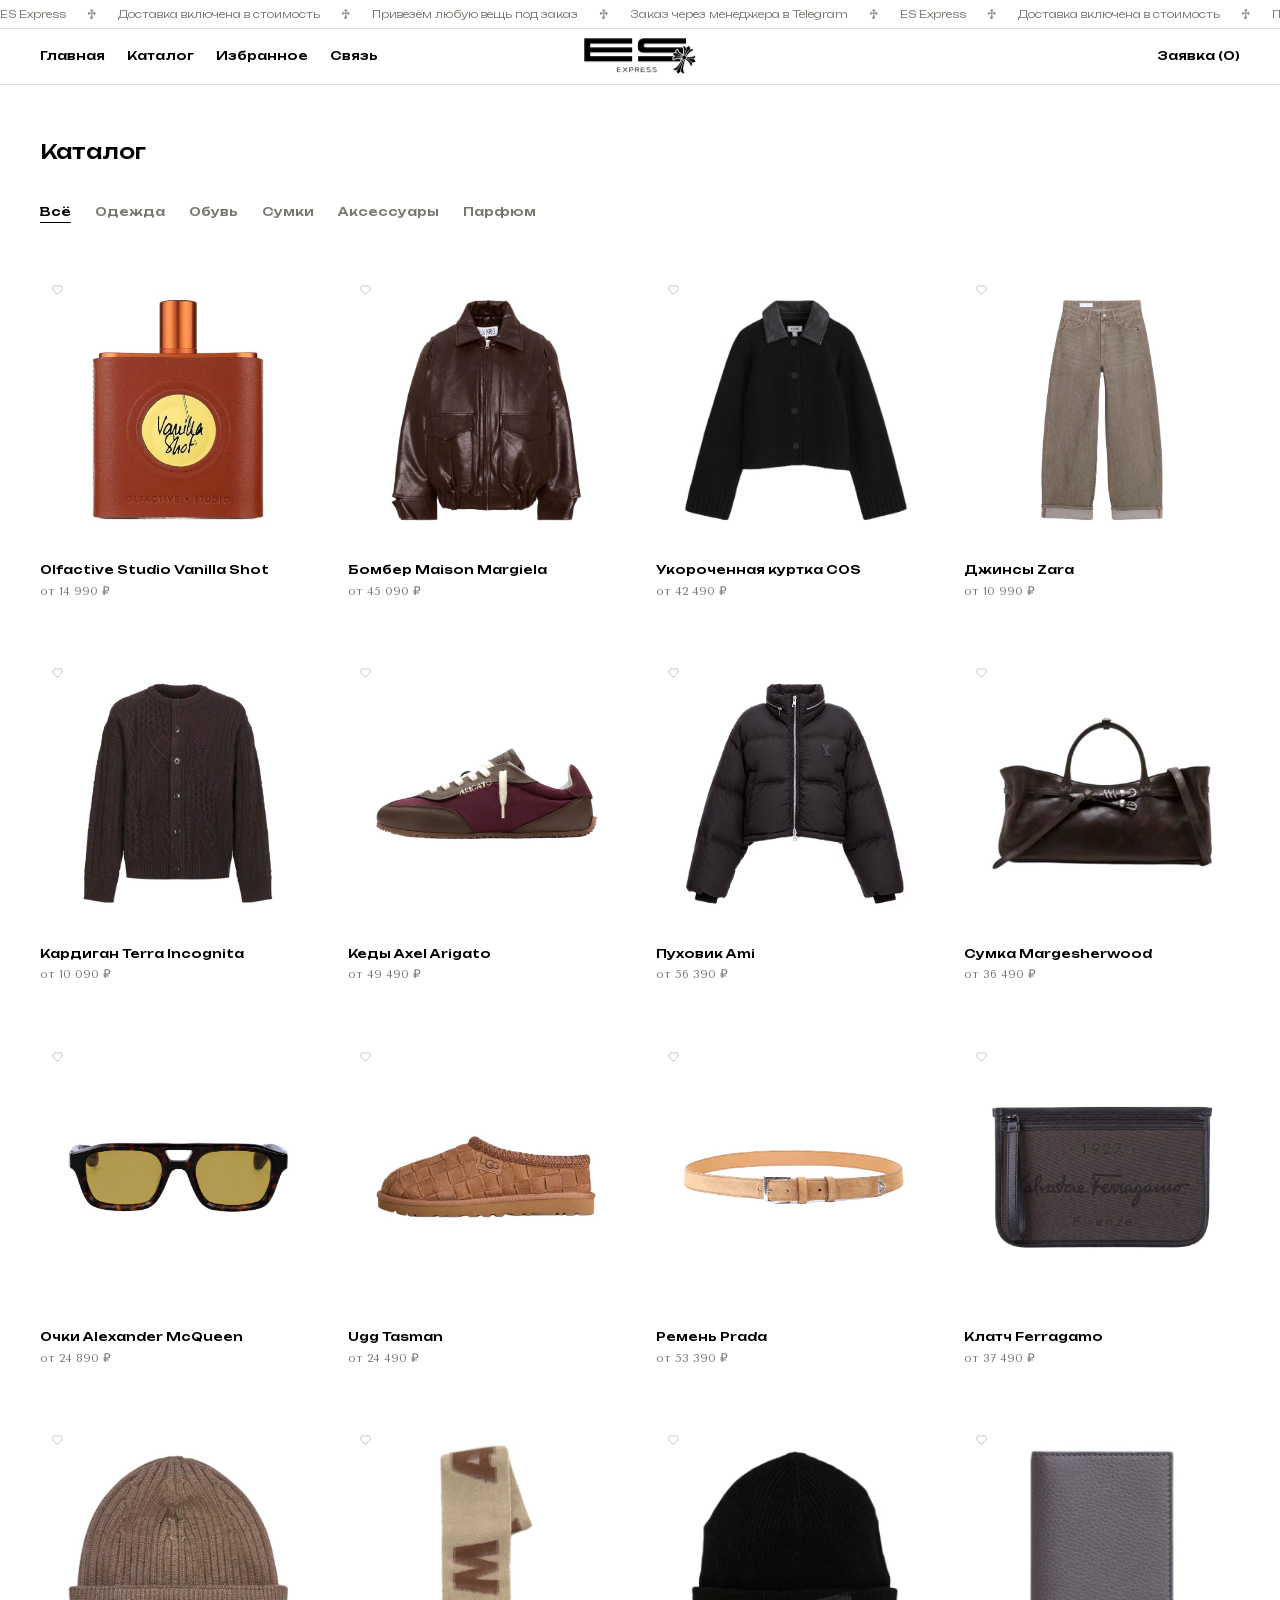
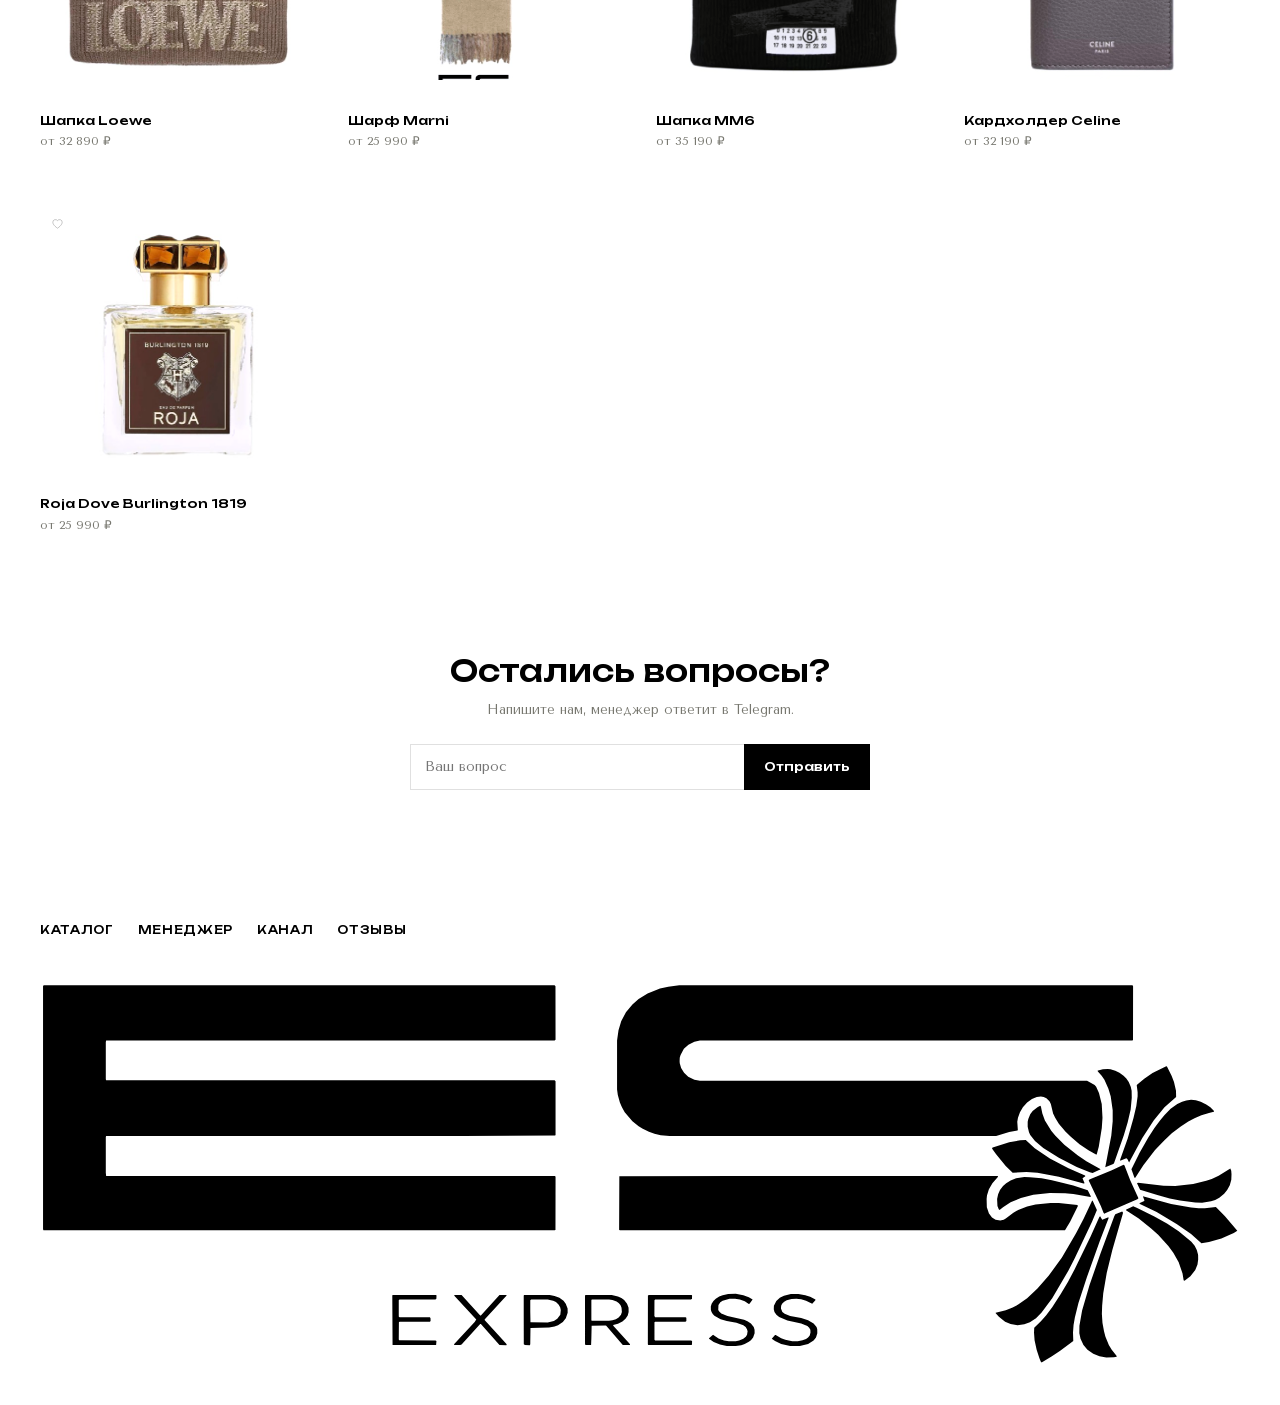
==== catalog.html @ 9e343a37 "Демо-магазин ES Express: Telegram Mini App Co-Authored-By: Claude Opus 5.5 <noreply@anthropic.com>" ====
<!doctype html>
<html lang="ru">
<head>
  <meta charset="utf-8">
  <meta name="viewport" content="width=device-width, initial-scale=1, viewport-fit=cover">
  <title>Каталог — ES Express</title>
  <meta name="robots" content="noindex, nofollow">
  <meta name="description" content="ES Express — одежда, обувь и аксессуары под заказ. Доставка включена в стоимость.">
  <meta name="theme-color" content="#ffffff">
  <link rel="icon" href="favicon.svg" type="image/svg+xml">
  <link rel="stylesheet" href="fonts.css">
  <link rel="stylesheet" href="style.css">
</head>
<body data-page="catalog">
  <main class="page section">
    <h1 class="title">Каталог</h1>
    <nav class="filters" id="filters" aria-label="Разделы"></nav>
    <div class="grid" id="grid"></div>
  </main>

  <script src="app.js"></script>
</body>
</html>
---- fonts.css ----
/* шрифты лежат в проекте, чтобы не зависеть от Google */
/* Tenor Sans 400, cyrillic */
@font-face {
  font-family: 'Tenor Sans';
  font-style: normal;
  font-weight: 400;
  font-display: swap;
  src: url(fonts/TenorSans-400-cyrillic.woff2) format('woff2');
  unicode-range: U+0301, U+0400-045F, U+0490-0491, U+04B0-04B1, U+2116;
}
/* Tenor Sans 400, latin-ext */
@font-face {
  font-family: 'Tenor Sans';
  font-style: normal;
  font-weight: 400;
  font-display: swap;
  src: url(fonts/TenorSans-400-latin-ext.woff2) format('woff2');
  unicode-range: U+0100-02BA, U+02BD-02C5, U+02C7-02CC, U+02CE-02D7, U+02DD-02FF, U+0304, U+0308, U+0329, U+1D00-1DBF, U+1E00-1E9F, U+1EF2-1EFF, U+2020, U+20A0-20AB, U+20AD-20C4, U+2113, U+2C60-2C7F, U+A720-A7FF;
}
/* Tenor Sans 400, latin */
@font-face {
  font-family: 'Tenor Sans';
  font-style: normal;
  font-weight: 400;
  font-display: swap;
  src: url(fonts/TenorSans-400-latin.woff2) format('woff2');
  unicode-range: U+0000-00FF, U+0131, U+0152-0153, U+02BB-02BC, U+02C6, U+02DA, U+02DC, U+0304, U+0308, U+0329, U+2000-206F, U+20AC, U+2122, U+2191, U+2193, U+2212, U+2215, U+FEFF, U+FFFD;
}
/* Unbounded 300, cyrillic-ext */
@font-face {
  font-family: 'Unbounded';
  font-style: normal;
  font-weight: 300;
  font-display: swap;
  src: url(fonts/Unbounded-cyrillic-ext.woff2) format('woff2');
  unicode-range: U+0460-052F, U+1C80-1C8A, U+20B4, U+2DE0-2DFF, U+A640-A69F, U+FE2E-FE2F;
}
/* Unbounded 300, cyrillic */
@font-face {
  font-family: 'Unbounded';
  font-style: normal;
  font-weight: 300;
  font-display: swap;
  src: url(fonts/Unbounded-cyrillic.woff2) format('woff2');
  unicode-range: U+0301, U+0400-045F, U+0490-0491, U+04B0-04B1, U+2116;
}
/* Unbounded 300, latin-ext */
@font-face {
  font-family: 'Unbounded';
  font-style: normal;
  font-weight: 300;
  font-display: swap;
  src: url(fonts/Unbounded-latin-ext.woff2) format('woff2');
  unicode-range: U+0100-02BA, U+02BD-02C5, U+02C7-02CC, U+02CE-02D7, U+02DD-02FF, U+0304, U+0308, U+0329, U+1D00-1DBF, U+1E00-1E9F, U+1EF2-1EFF, U+2020, U+20A0-20AB, U+20AD-20C4, U+2113, U+2C60-2C7F, U+A720-A7FF;
}
/* Unbounded 300, latin */
@font-face {
  font-family: 'Unbounded';
  font-style: normal;
  font-weight: 300;
  font-display: swap;
  src: url(fonts/Unbounded-latin.woff2) format('woff2');
  unicode-range: U+0000-00FF, U+0131, U+0152-0153, U+02BB-02BC, U+02C6, U+02DA, U+02DC, U+0304, U+0308, U+0329, U+2000-206F, U+20AC, U+2122, U+2191, U+2193, U+2212, U+2215, U+FEFF, U+FFFD;
}
/* Unbounded 500, cyrillic-ext */
@font-face {
  font-family: 'Unbounded';
  font-style: normal;
  font-weight: 500;
  font-display: swap;
  src: url(fonts/Unbounded-cyrillic-ext.woff2) format('woff2');
  unicode-range: U+0460-052F, U+1C80-1C8A, U+20B4, U+2DE0-2DFF, U+A640-A69F, U+FE2E-FE2F;
}
/* Unbounded 500, cyrillic */
@font-face {
  font-family: 'Unbounded';
  font-style: normal;
  font-weight: 500;
  font-display: swap;
  src: url(fonts/Unbounded-cyrillic.woff2) format('woff2');
  unicode-range: U+0301, U+0400-045F, U+0490-0491, U+04B0-04B1, U+2116;
}
/* Unbounded 500, latin-ext */
@font-face {
  font-family: 'Unbounded';
  font-style: normal;
  font-weight: 500;
  font-display: swap;
  src: url(fonts/Unbounded-latin-ext.woff2) format('woff2');
  unicode-range: U+0100-02BA, U+02BD-02C5, U+02C7-02CC, U+02CE-02D7, U+02DD-02FF, U+0304, U+0308, U+0329, U+1D00-1DBF, U+1E00-1E9F, U+1EF2-1EFF, U+2020, U+20A0-20AB, U+20AD-20C4, U+2113, U+2C60-2C7F, U+A720-A7FF;
}
/* Unbounded 500, latin */
@font-face {
  font-family: 'Unbounded';
  font-style: normal;
  font-weight: 500;
  font-display: swap;
  src: url(fonts/Unbounded-latin.woff2) format('woff2');
  unicode-range: U+0000-00FF, U+0131, U+0152-0153, U+02BB-02BC, U+02C6, U+02DA, U+02DC, U+0304, U+0308, U+0329, U+2000-206F, U+20AC, U+2122, U+2191, U+2193, U+2212, U+2215, U+FEFF, U+FFFD;
}
---- style.css ----
:root {
  --bg: #fff;
  --fg: #000;
  --muted: #77776f;
  --line: rgba(0, 0, 0, .12);
  --ticker: 28px;
  --header: 56px;
  --pad: 40px;
  --bold: 500 13px/1.3 "Unbounded", sans-serif;
}
@media (max-width: 899px) { :root { --pad: 16px; --header: 52px; --ticker: 26px; } }

* { box-sizing: border-box; margin: 0; }

body {
  background: var(--bg);
  color: var(--fg);
  font: 15px/1.5 "Tenor Sans", sans-serif;
  font-synthesis: none;
  -webkit-font-smoothing: antialiased;
}

button, input { font: inherit; color: inherit; }
button { background: none; border: 0; padding: 0; cursor: pointer; }
a { color: inherit; text-decoration: none; }
h1, h2, h3 { font-weight: 400; }
:focus-visible { outline: 2px solid var(--fg); outline-offset: 2px; }
svg use { fill: currentColor; }

/* бегущая строка: белая, справа налево */
.ticker { position: fixed; z-index: 5; inset: 0 0 auto; height: var(--ticker); overflow: hidden; background: var(--bg); color: var(--muted); box-shadow: 0 1px 0 var(--line); }
.ticker-track { display: flex; width: max-content; height: 100%; align-items: center; font: 300 10.5px "Unbounded", sans-serif; white-space: nowrap; }
.ticker-track span { display: flex; align-items: center; gap: 22px; padding-right: 22px; }
/* в логотипе крест наклонён; −21° найдено замером, при нём левая и правая половины совпадают лучше всего */
.ticker-track .mark { width: 8px; height: 10px; transform: rotate(-21deg); }

/* шапка: слева меню, по центру логотип, справа заявка */
.bar { position: fixed; z-index: 3; top: var(--ticker); left: 0; right: 0; height: var(--header); display: flex; justify-content: space-between; align-items: center; padding: 0 var(--pad); font: var(--bold); font-size: 12px; color: #fff; transition: background-color 200ms, color 200ms, box-shadow 200ms; }
.bar.solid { background: var(--bg); color: var(--fg); box-shadow: 0 1px 0 var(--line); }
.bar nav { display: flex; gap: 22px; }
.bar a { display: flex; align-items: center; min-height: 44px; }
/* на телефоне на главную ведёт логотип, иначе меню налезает на него */
@media (max-width: 899px) { .bar { font-size: 11px; } .bar nav { gap: 14px; } .bar nav a:first-child { display: none; } }

/* логотип: белый на фото, при прокрутке уезжает в шапку и становится чёрным */
.brand { position: fixed; z-index: 4; top: 0; left: 50%; transform-origin: 50% 0; color: #fff; transition: color 200ms; }
.brand.dark { color: var(--fg); }
.brand svg { display: block; width: 100%; height: auto; transition: opacity 250ms; }
/* на заставке логотип с хромированным крестом, в шапке он сменяется векторным.
   хромированная картинка подогнана так, чтобы её буквы ES легли ровно на векторные */
.brand .chrome { position: absolute; left: -12.37%; top: -16.35%; width: 119.97%; height: 131.6%; max-width: none; pointer-events: none; transition: opacity 250ms; }
.brand:has(.chrome):not(.dark) svg { opacity: 0; }
.brand.dark .chrome { opacity: 0; }

.hero { height: 100vh; height: 100svh; background: #111; }
.hero img { display: block; width: 100%; height: 100%; object-fit: cover; object-position: 62% 55%; }
@media (max-width: 899px) { .hero { height: 66vh; height: 66svh; } .hero img { object-position: 30% 50%; } }

.page { padding-top: calc(var(--ticker) + var(--header) + 32px); }
.section { padding-inline: var(--pad); }
.title { margin: 72px 0 28px; font: 500 20px/1.2 "Unbounded", sans-serif; }
.page > .title { margin-top: 24px; }

/* сетка по 4 */
/* minmax(0, 1fr): колонки строго равные, длинное название не распирает свою */
.grid { display: grid; grid-template-columns: repeat(4, minmax(0, 1fr)); gap: 56px 32px; }
.home-grid { margin-top: 64px; }
@media (min-width: 900px) { .home-grid > :nth-child(9) { display: none; } }
@media (max-width: 899px) {
  .grid { grid-template-columns: repeat(3, minmax(0, 1fr)); gap: 24px 8px; }
  .home-grid { margin-top: 24px; }
  /* название ровно в две строки, чтобы цены во всём ряду стояли на одной линии */
  .card h3 { display: -webkit-box; -webkit-box-orient: vertical; -webkit-line-clamp: 2; overflow: hidden; min-height: calc(2em * 1.35); margin-top: 8px; font-size: 9.5px; overflow-wrap: anywhere; }
  .card p { margin-top: 2px; font-size: 10px; }
  #more > :nth-child(4) { display: none; }
}

.card { position: relative; }
.card-link { display: block; }
.card .cell { position: relative; display: grid; place-items: center; aspect-ratio: 1 / 1; }
/* еле заметное серое сердечко в левом верхнем углу; в избранном оно чёрное и закрашенное */
.card-fav { position: absolute; top: 2px; left: 2px; display: grid; place-items: center; width: 30px; height: 30px; color: rgba(0, 0, 0, .22); transition: color 150ms, transform 150ms; }
.card-fav svg { width: 15px; height: 15px; fill: none; stroke: currentColor; stroke-width: 1.6; }
.card-fav:hover { color: rgba(0, 0, 0, .5); }
.card-fav[aria-pressed="true"] { color: var(--fg); }
.card-fav[aria-pressed="true"] svg { fill: currentColor; }
.card-fav:active { transform: scale(.85); }
/* плашка на вещах, которые уже в заявке */
.in-req { position: absolute; top: 6px; right: 6px; display: none; padding: 3px 8px; border-radius: 999px; background: var(--fg); color: var(--bg); font: var(--bold); font-size: 9px; }
.card.in-request .in-req { display: block; }
@media (max-width: 899px) {
  .in-req { top: 0; right: 0; padding: 1px 5px; font-size: 6.5px; }
  .card-fav { top: -4px; left: -4px; }
  .card-fav svg { width: 13px; height: 13px; }
}
.card h3 { margin-top: 14px; font: var(--bold); font-size: 12px; }
.card p { margin-top: 4px; font-size: 12px; color: var(--muted); }

/* заголовок занимает третью ячейку первого ряда, ближе к верху, как на референсе */
.arrivals { align-self: start; margin-top: 14%; }
.arrivals h2 { font: 500 30px/1.1 "Unbounded", sans-serif; }
.arrivals p { margin-top: 10px; font-size: 12px; color: var(--muted); }
@media (max-width: 899px) { .arrivals { margin-top: 10%; } .arrivals h2 { font-size: 13px; } .arrivals p { margin-top: 6px; font-size: 10px; } }

/* карусель образов: центральный крупно, соседние меньше и приглушены, остальные спрятаны */
.looks { --lw: 360px; position: relative; margin-top: 72px; overflow: hidden; }
.looks-title { margin-bottom: 24px; text-align: center; font: 500 14px "Unbounded", sans-serif; }
.looks-track { position: relative; height: calc(var(--lw) * 4 / 3 + 56px); touch-action: pan-y; }
.looks-track { --drag: 0px; cursor: grab; }
.looks-track.dragging { cursor: grabbing; }
.look { position: absolute; top: 0; left: 50%; width: var(--lw); margin-left: calc(var(--lw) / -2); text-align: center; opacity: .35; transform: translateX(calc(var(--o) * 108% + var(--drag))) scale(.84); transition: transform 750ms cubic-bezier(.2, .8, .2, 1), opacity 500ms; user-select: none; -webkit-user-drag: none; }
.look.center { opacity: 1; transform: translateX(var(--drag)) scale(1); }
/* пока тянешь, образы идут за пальцем без задержки */
.looks-track.dragging .look { transition: opacity 500ms; }
.looks-arrow { position: absolute; top: calc(40px + var(--lw) * 2 / 3); z-index: 2; display: grid; place-items: center; width: 44px; height: 44px; translate: 0 -50%; border-radius: 50%; background: var(--bg); box-shadow: 0 0 0 1px var(--line); font-size: 22px; line-height: 1; color: var(--fg); transition: box-shadow 150ms; }
.looks-arrow:hover { box-shadow: 0 0 0 1px var(--fg); }
.looks-arrow.prev { left: calc(50% - var(--lw) / 2 - 64px); }
.looks-arrow.next { right: calc(50% - var(--lw) / 2 - 64px); }
.look.far { opacity: 0; pointer-events: none; }
.look-photo { display: grid; place-items: center; aspect-ratio: 3 / 4; }
.look-photo .crop { width: calc(100% * min(1, var(--r) / .75)); }
.look-photo img { pointer-events: none; }
.look-cap { display: flex; flex-direction: column; gap: 3px; margin-top: 12px; }
.look-cap b { font: var(--bold); font-size: 12px; }
.look-cap span { font-size: 11px; color: var(--muted); }
.looks-dots { display: flex; justify-content: center; gap: 4px; margin-top: 8px; }
.looks-dots button { width: 22px; height: 22px; display: grid; place-items: center; }
.looks-dots button::after { content: ""; width: 5px; height: 5px; border-radius: 50%; background: var(--line); transition: background-color 200ms, transform 200ms; }
.looks-dots button[aria-current="true"]::after { background: var(--fg); transform: scale(1.3); }
@media (max-width: 899px) {
  .looks { --lw: calc(100vw - 72px); margin-top: 40px; }
  .look { transform: translateX(calc(var(--o) * 115% + var(--drag))) scale(.9); }
  .looks-arrow { display: none; }
}
@media (prefers-reduced-motion: reduce) { .look { transition: none; } }

/* страница образа */
.look-head { margin: 8px auto 48px; text-align: center; }
.look-hero { display: grid; place-items: center; }
.look-hero .crop { width: min(100%, calc(62vh * var(--r)), var(--w)); }
.look-head h1 { margin-top: 20px; font: 500 20px "Unbounded", sans-serif; }
.look-head p { margin-top: 6px; font-size: 13px; color: var(--muted); }

/* обрезка прячет логотип, запечённый в фото; фильтр делает их кремовый фон белым */
.crop { display: block; overflow: hidden; }
.crop img { display: block; max-width: none; height: auto; filter: url(#whiten); }
.card .crop { width: calc(86% * min(1, var(--r))); max-width: var(--w); }

.filters { display: flex; flex-wrap: wrap; gap: 4px 24px; margin-bottom: 40px; font: var(--bold); font-size: 12px; color: var(--muted); }
.filters a { display: flex; align-items: center; min-height: 40px; }
.filters a[aria-current="page"] { color: var(--fg); text-decoration: underline; text-underline-offset: 6px; text-decoration-thickness: 1px; }

/* карточка товара: узкая колонка с названием, крупное фото, узкая колонка с размером */
.product { --slide: calc(100vh - var(--ticker) - var(--header) - 32px); display: grid; grid-template-columns: 210px minmax(0, 1fr) 210px; align-items: start; gap: 40px; padding: 0 var(--pad); }
/* боковые колонки стоят на месте и по центру экрана, пока фото листаются */
.info, .buy { position: sticky; top: calc(var(--ticker) + var(--header) + 32px); height: var(--slide); display: flex; flex-direction: column; justify-content: center; }
.info { text-align: center; }
.info h1 { font: 500 18px/1.25 "Unbounded", sans-serif; }
.info .price { margin-top: 8px; font-size: 13px; color: var(--muted); }
.info .desc { margin-top: 16px; text-align: left; font-size: 12px; color: var(--muted); }

/* фото по одному на экран: следующее появляется, когда листаешь вниз */
.gallery { display: grid; }
.slide { height: var(--slide); display: grid; place-items: center; scroll-snap-align: start; scroll-margin-top: calc(var(--ticker) + var(--header) + 32px); }
.slide .crop { width: min(92%, calc(var(--slide) * .9 * var(--r)), var(--w)); }
.counter { display: none; }
@media (min-width: 900px) { html:has(.slide) { scroll-snap-type: y proximity; } }

/* колонки одинаковые, чтобы фото стояло ровно под логотипом; содержимое прижато вправо */
.buy { justify-self: end; width: 100%; max-width: 160px; }

/* ноты аромата: полоски вырастают при каждом открытии */
.notes p { font-size: 11px; color: var(--muted); }
.notes ul { display: grid; gap: 9px; margin-top: 10px; padding: 0; list-style: none; }
.notes span { font-size: 11px; line-height: 1.2; }
.notes i { display: block; height: 3px; margin-top: 4px; background: var(--line); }
.notes b { display: block; height: 100%; background: var(--fg); transform-origin: left; }
.sizes p { font-size: 11px; color: var(--muted); }
.sizes div { display: flex; flex-wrap: wrap; gap: 4px; margin-top: 8px; }
.sizes button { min-width: 28px; min-height: 30px; padding: 0 6px; box-shadow: inset 0 0 0 1px var(--line); font: var(--bold); font-size: 10px; }
.sizes button[aria-pressed="true"] { box-shadow: inset 0 0 0 1px var(--fg); }
.add { display: block; width: 100%; min-height: 40px; margin-top: 14px; padding: 0 12px; background: var(--fg); color: var(--bg); font: var(--bold); font-size: 11px; }
.add:disabled { background: #ededea; color: var(--muted); cursor: default; }
.add.in { background: var(--bg); color: var(--fg); box-shadow: inset 0 0 0 1px var(--fg); }
.add { transition: background-color 200ms, color 200ms, box-shadow 200ms; }
[data-count] { display: inline-block; }
.send { display: block; margin-top: 14px; font-size: 13px; text-decoration: underline; text-underline-offset: 4px; text-decoration-thickness: 1px; }
.send[hidden] { display: none; }

@media (max-width: 899px) {
  /* на телефоне: маленькое название над фото, фото листаются вниз внутри своего окошка, под ним строка с размером */
  .product { --slide: calc(100svh - var(--ticker) - var(--header) - 240px); grid-template-columns: 1fr; gap: 0; padding: 0 var(--pad); }
  .info, .buy { display: contents; }
  .info h1 { order: 1; font-size: 13px; text-align: center; }
  .info .price { order: 2; margin-top: 4px; font-size: 11px; text-align: center; }
  .viewer { order: 3; position: relative; margin-top: 12px; }
  .gallery { display: block; height: var(--slide); overflow-y: auto; scroll-snap-type: y mandatory; scroll-behavior: smooth; scrollbar-width: none; }
  .gallery::-webkit-scrollbar { display: none; }
  .slide { scroll-snap-align: start; scroll-snap-stop: always; }
  .counter { display: block; position: absolute; right: 0; bottom: 6px; font-size: 10px; color: var(--muted); }
  /* под фото: строка размеров, под ней кнопка, всё компактно и по центру */
  .pick { order: 4; display: flex; flex-direction: column; align-items: center; gap: 12px; margin-top: 16px; }
  .sizes p { display: none; }
  .sizes div { justify-content: center; margin-top: 0; }
  .sizes button { min-width: 30px; min-height: 32px; }
  .add { width: 220px; min-height: 40px; margin: 0; }
  .info .desc { order: 5; margin-top: 20px; }
  .notes { order: 6; margin-top: 24px; }
}

/* заявка: белая страница, папка под логотипом, вокруг разлетаются вещи */
.req { min-height: 100vh; min-height: 100svh; display: flex; flex-direction: column; align-items: center; justify-content: center; padding: calc(var(--ticker) + var(--header)) var(--pad) 40px; }
.stage { --fs: 180px; position: relative; width: var(--fs); height: calc(var(--fs) * .8); margin-top: 250px; }
.folder { position: relative; display: block; width: 100%; height: 100%; }
/* закрытая и открытая папка стоят друг на друге, при открытии меняются с лёгким пружинящим движением */
.folder img { position: absolute; left: 50%; top: 50%; translate: -50% -50%; height: auto; transition: opacity 200ms, transform 450ms cubic-bezier(.3, 1.6, .5, 1); }
.folder .closed { width: 100%; }
.folder .open { width: 93%; opacity: 0; transform: scale(.92); }
.folder[aria-expanded="true"] .closed { opacity: 0; transform: scale(1.06); }
.folder[aria-expanded="true"] .open { opacity: 1; transform: scale(1); }
.folder:hover .closed { transform: scale(1.04); }

.ring { position: absolute; left: 50%; top: 50%; width: 0; height: 0; }
.tile { --tw: 128px; --th: 168px; position: absolute; left: calc(var(--tw) / -2); top: calc(var(--th) / -2); width: var(--tw); height: var(--th); opacity: 0; transform: scale(.25); pointer-events: none; transition: transform 700ms cubic-bezier(.2, .8, .2, 1) calc(var(--i) * 60ms), opacity 300ms calc(var(--i) * 60ms); }
.ring.open .tile { opacity: 1; transform: translate(var(--x), var(--y)) rotate(var(--t, 0deg)) scale(var(--k, 1)); pointer-events: auto; }
.ring .tile.gone { opacity: 0; transform: translate(var(--x), var(--y)) rotate(var(--t, 0deg)) scale(calc(var(--k, 1) * .6)); transition-delay: 0s; pointer-events: none; }
.tile-body { display: flex; flex-direction: column; height: 100%; padding: 10px 10px 12px; border-radius: 22px; background: var(--bg); box-shadow: 0 0 0 1px var(--line), 0 10px 30px rgba(0, 0, 0, .06); transition: transform 220ms ease-out; }
.tile-photo { flex: 1; display: grid; place-items: center; min-height: 0; }
.tile-photo .crop { width: calc(80% * min(1, var(--r))); max-width: var(--w); }
.tile-name { margin-top: 6px; overflow: hidden; white-space: nowrap; text-overflow: ellipsis; font: var(--bold); font-size: 9.5px; }
.tile-price { margin-top: 2px; font-size: 10px; color: var(--muted); }
/* маленький белый кружок с чёрным крестиком; невидимое поле вокруг увеличивает зону нажатия */
.tile-x { position: absolute; top: -6px; right: -6px; display: grid; place-items: center; width: 18px; height: 18px; border-radius: 50%; background: var(--bg); color: var(--fg); box-shadow: 0 0 0 1px var(--line), 0 2px 6px rgba(0, 0, 0, .08); font-size: 12px; line-height: 1; transition: opacity 150ms, transform 150ms; }
.tile-x::before { content: ""; position: absolute; inset: -10px; }
/* на компьютере крестик появляется при наведении, а карточка чуть увеличивается */
@media (hover: hover) {
  .tile-x { opacity: 0; transform: scale(.7); }
  .tile:hover .tile-x, .tile:focus-within .tile-x { opacity: 1; transform: scale(1); }
  .tile:hover .tile-body { transform: scale(1.08); }
}

.req-actions { display: flex; flex-direction: column; align-items: center; gap: 6px; min-height: 60px; margin-top: 24px; }
.look { font: var(--bold); font-size: 12px; }
.look[hidden], .req-empty[hidden] { display: none; }
.req .send { margin: 0; font-size: 12px; color: var(--muted); }
.req-empty { font-size: 13px; color: var(--muted); }
.req-empty a { color: var(--fg); text-decoration: underline; text-underline-offset: 4px; }
@media (max-width: 899px) {
  .stage { --fs: 112px; margin: 170px 0 150px; }
  .tile { --tw: 82px; --th: 108px; }
  .tile-body { padding: 6px 6px 8px; border-radius: 16px; }
  .tile-name { font-size: 8px; }
  .tile-price { font-size: 8.5px; }
  .tile-x { width: 16px; height: 16px; top: -5px; right: -5px; font-size: 11px; }
}
@media (prefers-reduced-motion: reduce) { .tile, .tile-body, .folder img { transition: none; } }

/* сердечко в карточке товара */
.fav { display: flex; align-items: center; justify-content: center; gap: 6px; width: 100%; min-height: 36px; margin-top: 6px; font-size: 12px; color: var(--muted); }
.fav svg { width: 14px; height: 14px; fill: none; stroke: currentColor; stroke-width: 1.7; transition: fill 150ms; }
.fav[aria-pressed="true"] { color: var(--fg); }
.fav[aria-pressed="true"] svg { fill: currentColor; }

/* избранное и «ещё» */
.empty-note { color: var(--muted); font-size: 13px; }
.empty-note[hidden] { display: none; }
.empty-note a { color: var(--fg); text-decoration: underline; text-underline-offset: 4px; }
.more-list { display: grid; max-width: 480px; }
.more-list a { display: flex; justify-content: space-between; align-items: baseline; gap: 16px; padding: 18px 0; box-shadow: 0 1px 0 var(--line); font: var(--bold); font-size: 13px; }
.more-list span { font: 12px "Tenor Sans", sans-serif; color: var(--muted); }
.more-note { max-width: 480px; margin-top: 24px; font-size: 12px; color: var(--muted); }

/* нижняя панель: только на телефоне, полупрозрачная капсула с размытием, как в iOS */
.tabbar { display: none; }
@media (max-width: 899px) {
  .bar nav, .bar .bar-request { display: none; }
  body { padding-bottom: calc(92px + env(safe-area-inset-bottom)); }
  .tabbar { position: fixed; z-index: 6; left: 16px; right: 16px; bottom: calc(12px + env(safe-area-inset-bottom)); display: grid; grid-template-columns: repeat(5, 1fr); height: 62px; padding: 5px; border-radius: 31px; background: rgba(255, 255, 255, .72); -webkit-backdrop-filter: blur(20px) saturate(180%); backdrop-filter: blur(20px) saturate(180%); box-shadow: 0 0 0 1px rgba(0, 0, 0, .06), 0 10px 30px rgba(0, 0, 0, .12); transition: transform 320ms cubic-bezier(.2, .8, .2, 1); }
  .tabbar.away { transform: translateY(calc(100% + 28px)); }
  .tab-glow { position: absolute; top: 5px; bottom: 5px; left: 5px; width: calc((100% - 10px) / 5); border-radius: 26px; background: rgba(0, 0, 0, .06); transform: translateX(calc(var(--i) * 100%)); transition: transform 380ms cubic-bezier(.3, 1.3, .5, 1); }
  .tabbar a { position: relative; display: flex; flex-direction: column; align-items: center; justify-content: center; gap: 3px; color: var(--muted); }
  .tabbar a[aria-current="page"] { color: var(--fg); }
  .tab-ico { position: relative; width: 22px; height: 22px; }
  .tab-ico svg { display: block; width: 22px; height: 22px; fill: none; stroke: currentColor; stroke-width: 1.6; stroke-linejoin: round; stroke-linecap: round; }
  .tabbar a[aria-current="page"] svg { stroke-width: 1.9; }
  .tab-ico .dot { fill: currentColor; stroke: none; }
  .tab-label { font: var(--bold); font-size: 8.5px; }
  .tab-badge { position: absolute; top: -5px; right: -9px; min-width: 15px; height: 15px; padding: 0 4px; border-radius: 8px; background: var(--fg); color: var(--bg); font: 500 8.5px/15px "Unbounded", sans-serif; text-align: center; }
  .tab-badge.zero { display: none; }
  .fav { width: 220px; margin-top: 0; }
}
@media (prefers-reduced-motion: reduce) { .tabbar, .tab-glow { transition: none; } }

/* вопрос менеджеру */
.ask { margin-top: 120px; padding: 0 var(--pad); text-align: center; }
.ask h2 { font: 500 30px/1.15 "Unbounded", sans-serif; }
.ask p { margin-top: 12px; font-size: 13px; color: var(--muted); }
.ask form { display: flex; max-width: 460px; margin: 24px auto 0; }
.ask input { flex: 1; min-width: 0; min-height: 46px; padding: 0 14px; border: 1px solid var(--line); border-right: 0; border-radius: 0; background: var(--bg); font-size: 14px; }
.ask input:focus { outline: none; border-color: var(--fg); }
.ask button { min-height: 46px; padding: 0 20px; background: var(--fg); color: var(--bg); font: var(--bold); font-size: 12px; }
@media (max-width: 899px) { .ask { margin-top: 80px; } .ask h2 { font-size: 22px; } }

/* подвал: ссылки и название во всю ширину */
.foot { margin-top: 120px; padding: 0 var(--pad) var(--pad); }
.foot nav { display: flex; flex-wrap: wrap; gap: 4px 24px; font: var(--bold); font-size: 11px; letter-spacing: .06em; text-transform: uppercase; }
.foot nav a { display: flex; align-items: center; min-height: 40px; }
.foot svg { display: block; width: 100%; height: auto; margin-top: 32px; }
/* на телефоне подвала нет: нижний интерфейс сделаем отдельно */
@media (max-width: 899px) { .foot { display: none; } .ask { margin-bottom: 48px; } }

@media (prefers-reduced-motion: no-preference) {
  .ticker-track { animation: tick 40s linear infinite; }
  @keyframes tick { to { transform: translateX(-50%); } }
}
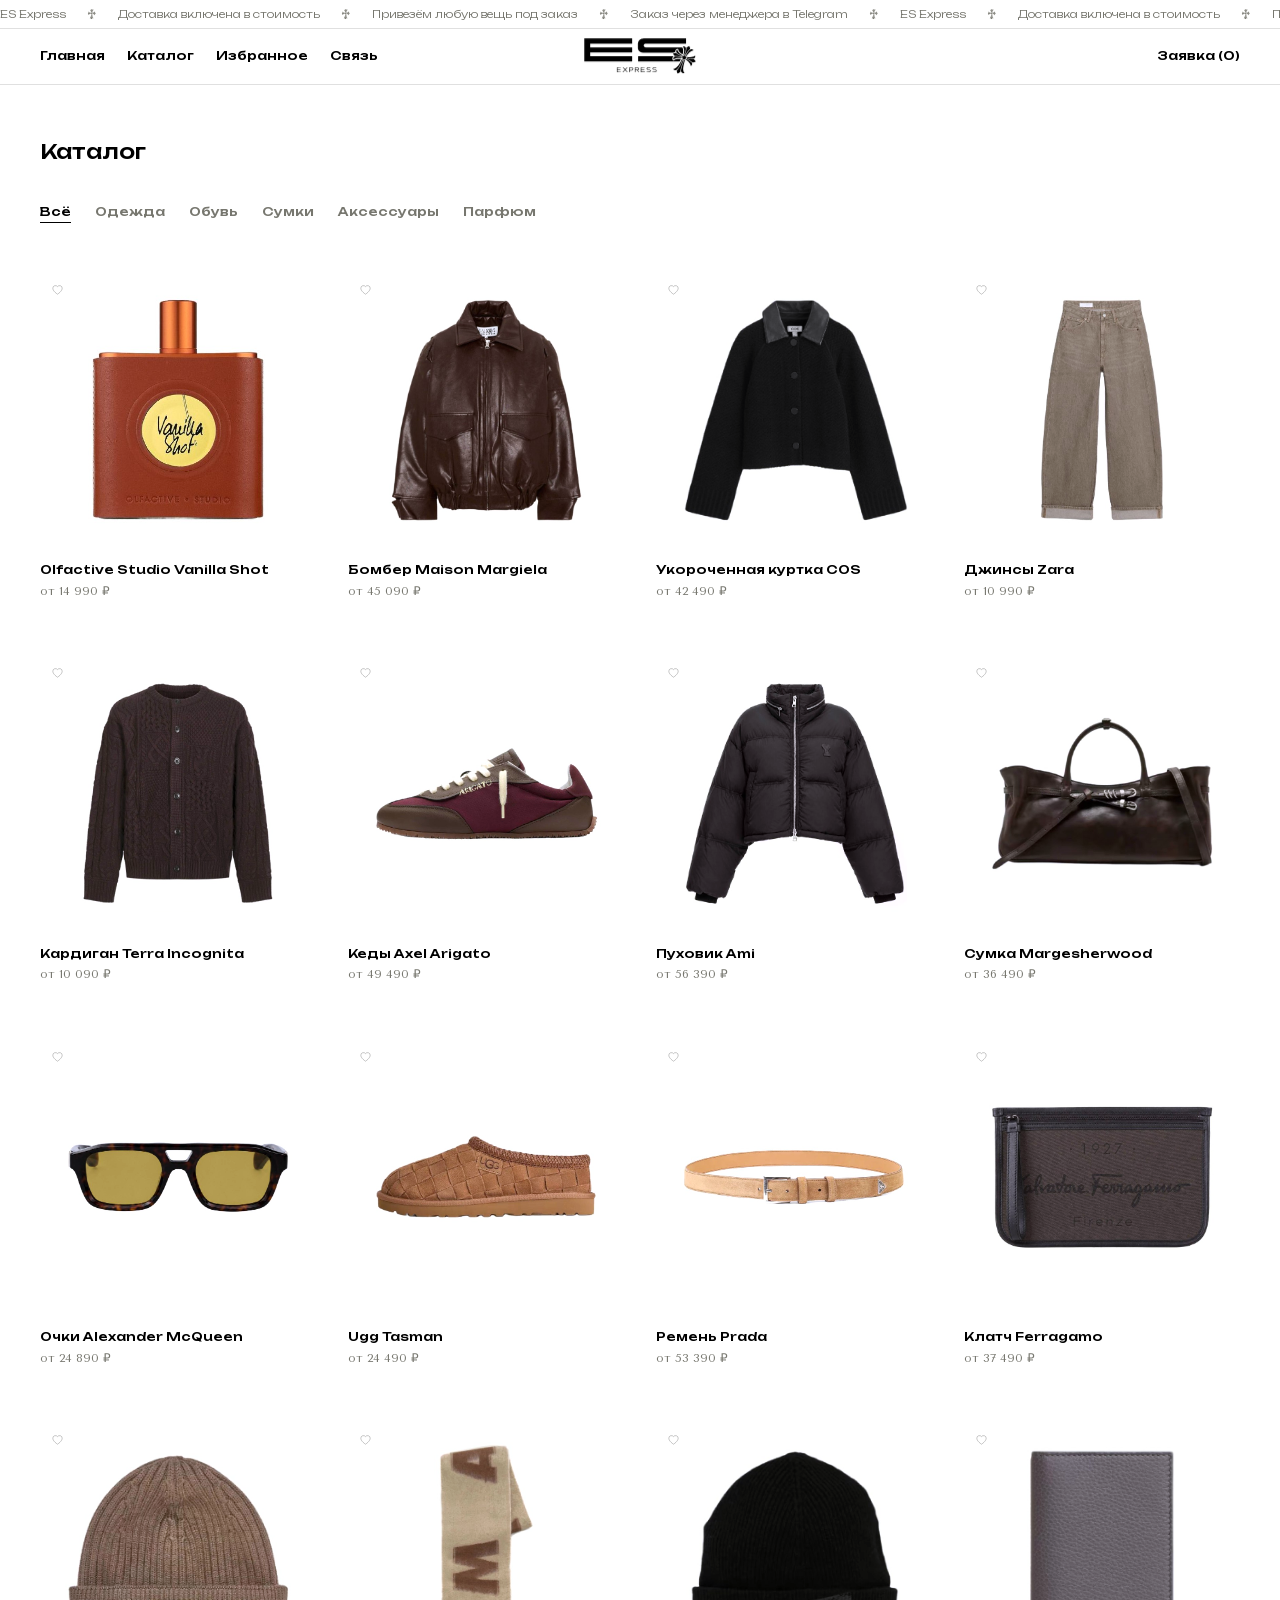
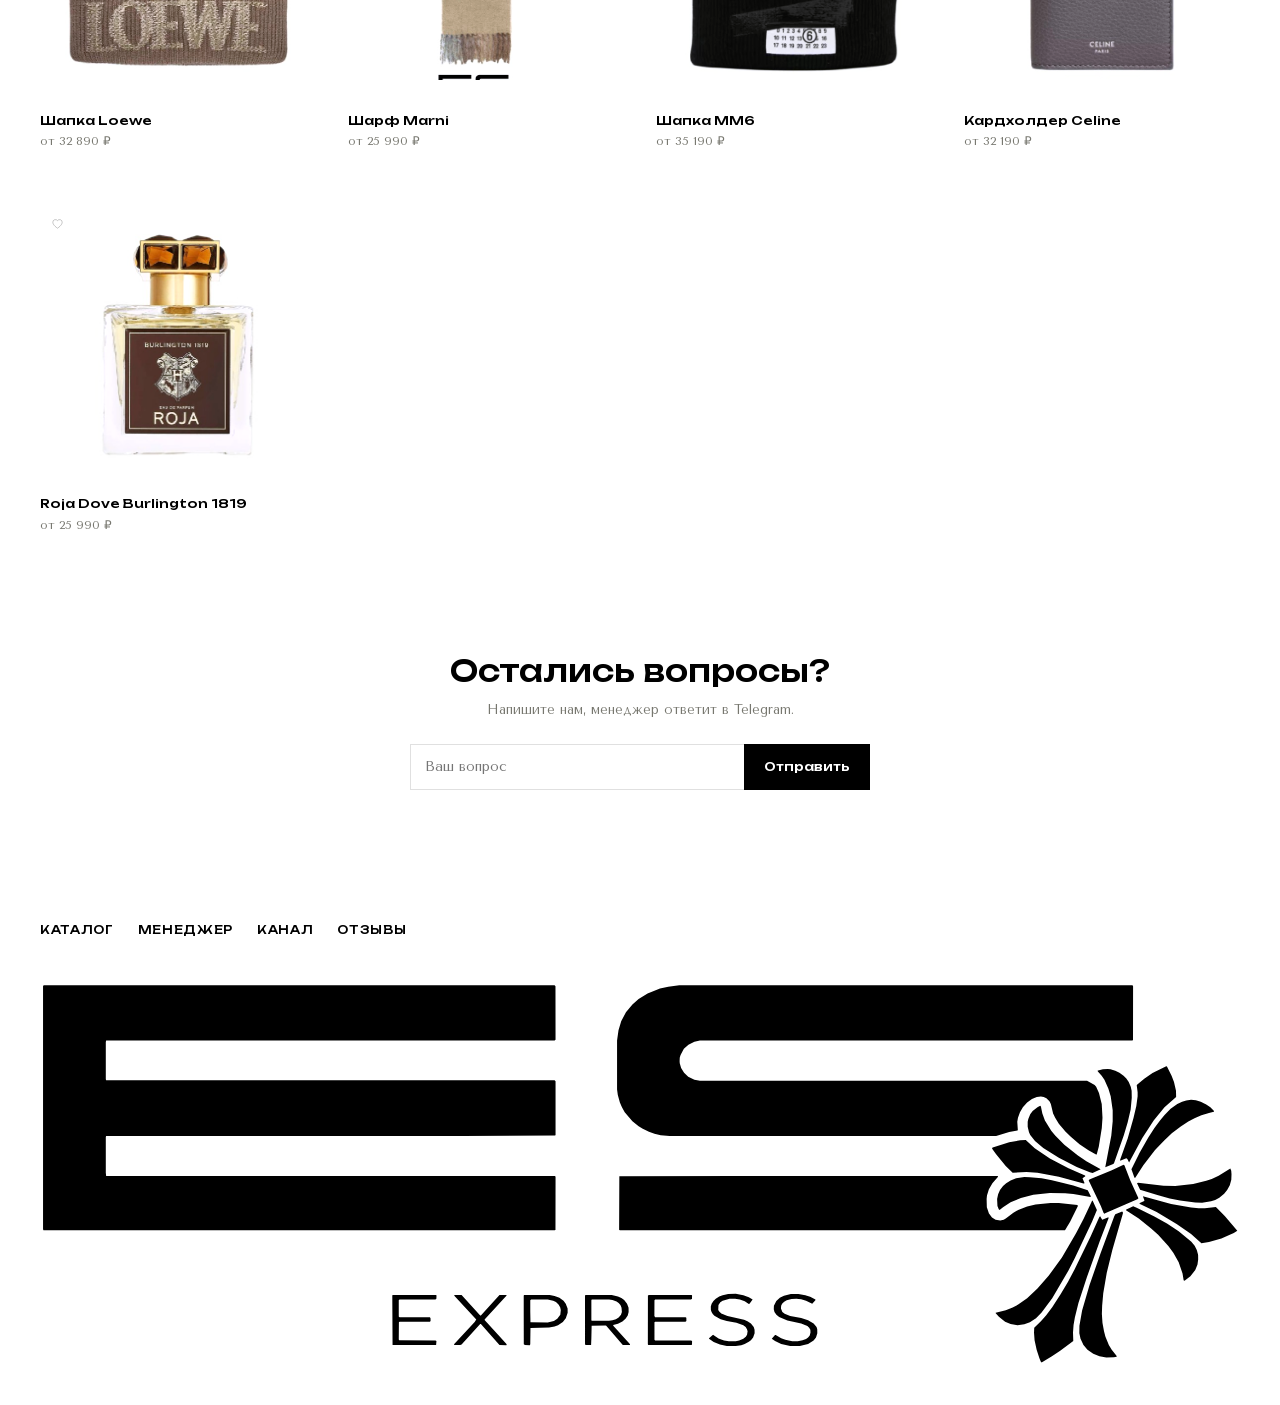
==== commit 711dbb0b: "Обновление: номер версии у файлов, чтобы изменения подтягивались сразу Co-Authored-By: Claude Opus 5" ====
--- a/catalog.html
+++ b/catalog.html
@@ -8,8 +8,8 @@
   <meta name="description" content="ES Express — одежда, обувь и аксессуары под заказ. Доставка включена в стоимость.">
   <meta name="theme-color" content="#ffffff">
   <link rel="icon" href="favicon.svg" type="image/svg+xml">
-  <link rel="stylesheet" href="fonts.css">
-  <link rel="stylesheet" href="style.css">
+  <link rel="stylesheet" href="fonts.css?v=202611102020">
+  <link rel="stylesheet" href="style.css?v=202611102020">
 </head>
 <body data-page="catalog">
   <main class="page section">
@@ -18,6 +18,6 @@
     <div class="grid" id="grid"></div>
   </main>
 
-  <script src="app.js"></script>
+  <script src="app.js?v=202611102020"></script>
 </body>
 </html>
--- a/style.css
+++ b/style.css
@@ -45,6 +45,17 @@
 /* логотип: белый на фото, при прокрутке уезжает в шапку и становится чёрным */
 .brand { position: fixed; z-index: 4; top: 0; left: 50%; transform-origin: 50% 0; color: #fff; transition: color 200ms; }
 .brand.dark { color: var(--fg); }
+/* отдельный слой для видеокарты: движение не перерисовывает страницу */
+.brand { will-change: transform; backface-visibility: hidden; }
+@supports (animation-timeline: scroll()) {
+  .brand.scrolly { animation: brand-dock both; animation-duration: auto; animation-timing-function: cubic-bezier(.33, .66, .66, 1); animation-timeline: scroll(root block); animation-range: 0px var(--dock-end); }
+}
+@keyframes brand-dock {
+  from { transform: translate(-50%, var(--y0)) scale(1); }
+  to { transform: translate(-50%, var(--y1)) scale(var(--s1)); }
+}
+/* двойное касание не увеличивает страницу; увеличение двумя пальцами остаётся */
+html { touch-action: manipulation; }
 .brand svg { display: block; width: 100%; height: auto; transition: opacity 250ms; }
 /* на заставке логотип с хромированным крестом, в шапке он сменяется векторным.
    хромированная картинка подогнана так, чтобы её буквы ES легли ровно на векторные */
@@ -266,8 +277,11 @@
 .empty-note[hidden] { display: none; }
 .empty-note a { color: var(--fg); text-decoration: underline; text-underline-offset: 4px; }
 .more-list { display: grid; max-width: 480px; }
-.more-list a { display: flex; justify-content: space-between; align-items: baseline; gap: 16px; padding: 18px 0; box-shadow: 0 1px 0 var(--line); font: var(--bold); font-size: 13px; }
-.more-list span { font: 12px "Tenor Sans", sans-serif; color: var(--muted); }
+/* у каждой строки стрелка справа — сразу видно, что это ссылка */
+.more-list a { display: flex; align-items: center; gap: 12px; min-height: 56px; padding: 12px 0; box-shadow: 0 1px 0 var(--line); font: var(--bold); font-size: 13px; transition: opacity 150ms; }
+.more-list a:active { opacity: .5; }
+.more-list span { margin-left: auto; font: 12px "Tenor Sans", sans-serif; color: var(--muted); }
+.more-list a::after { content: ""; flex: none; width: 7px; height: 7px; border-top: 1.5px solid var(--fg); border-right: 1.5px solid var(--fg); transform: rotate(45deg); margin-right: 3px; }
 .more-note { max-width: 480px; margin-top: 24px; font-size: 12px; color: var(--muted); }
 
 /* нижняя панель: только на телефоне, полупрозрачная капсула с размытием, как в iOS */
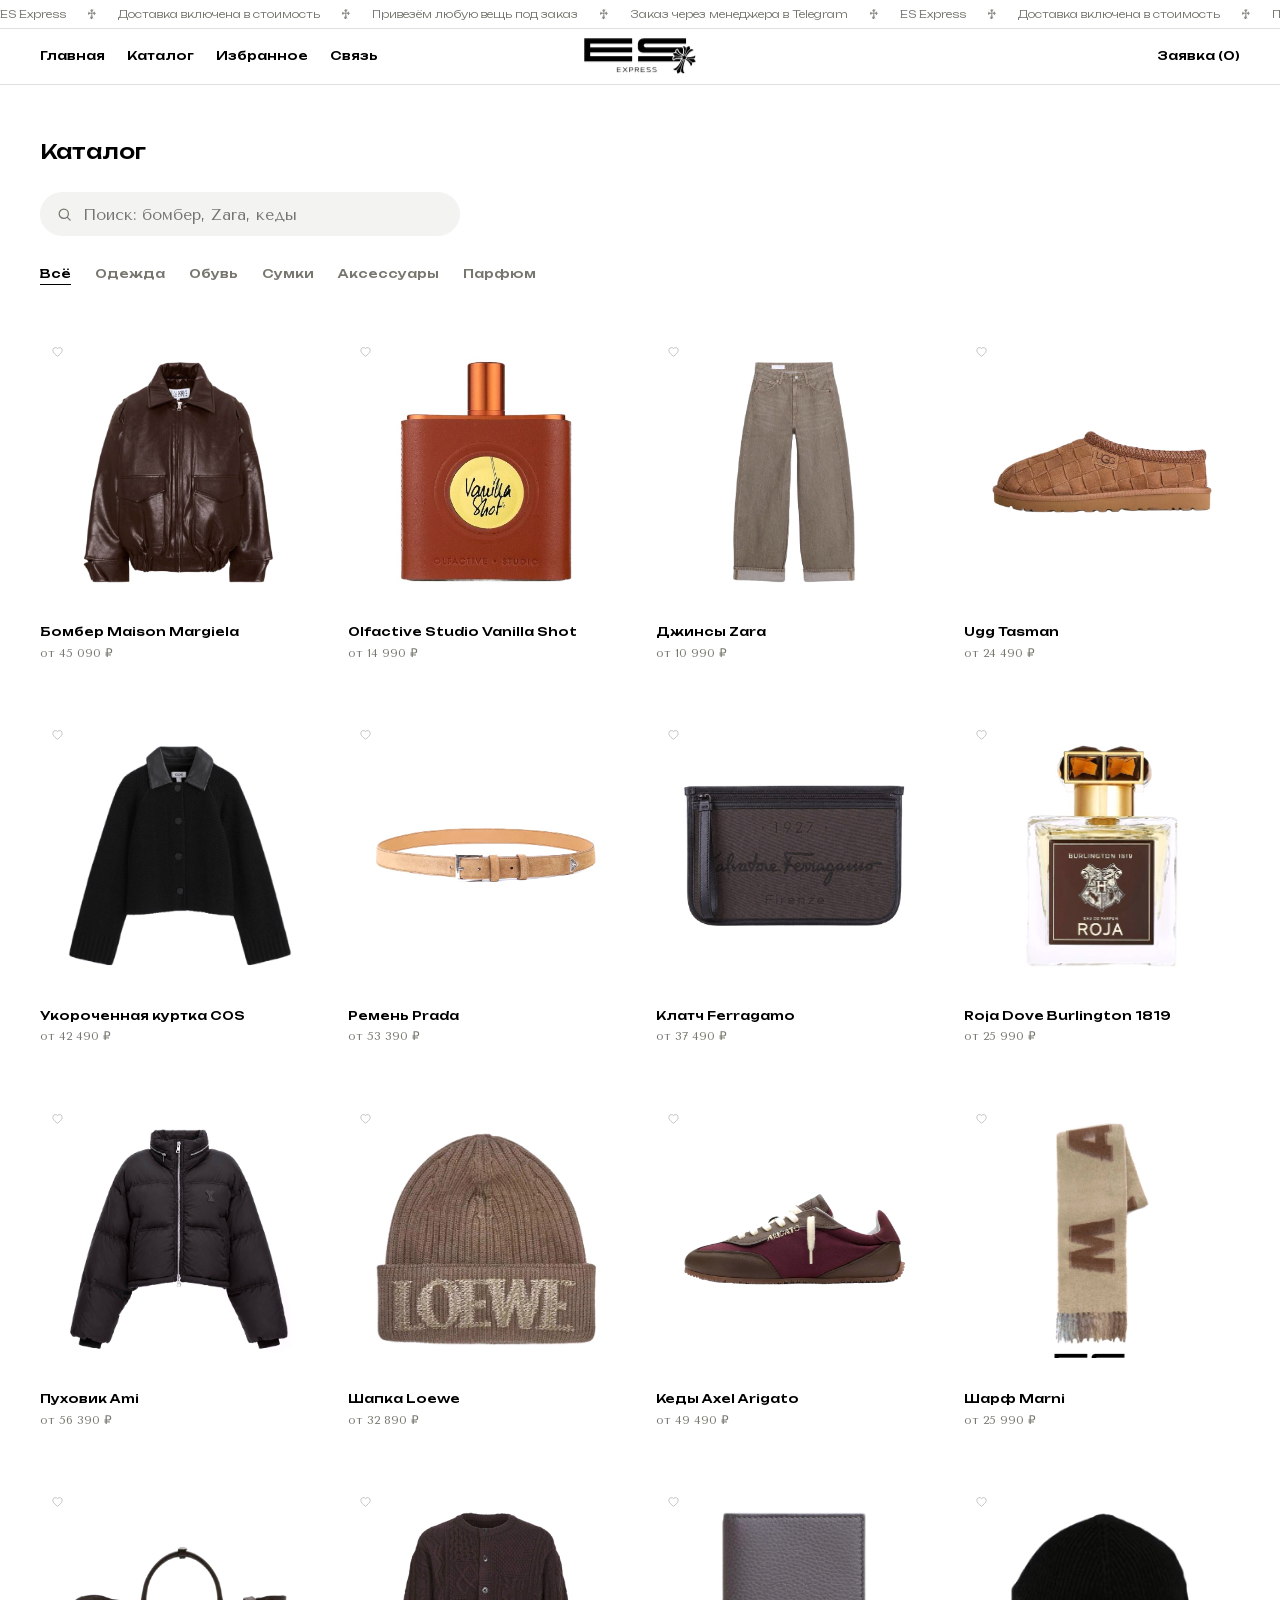
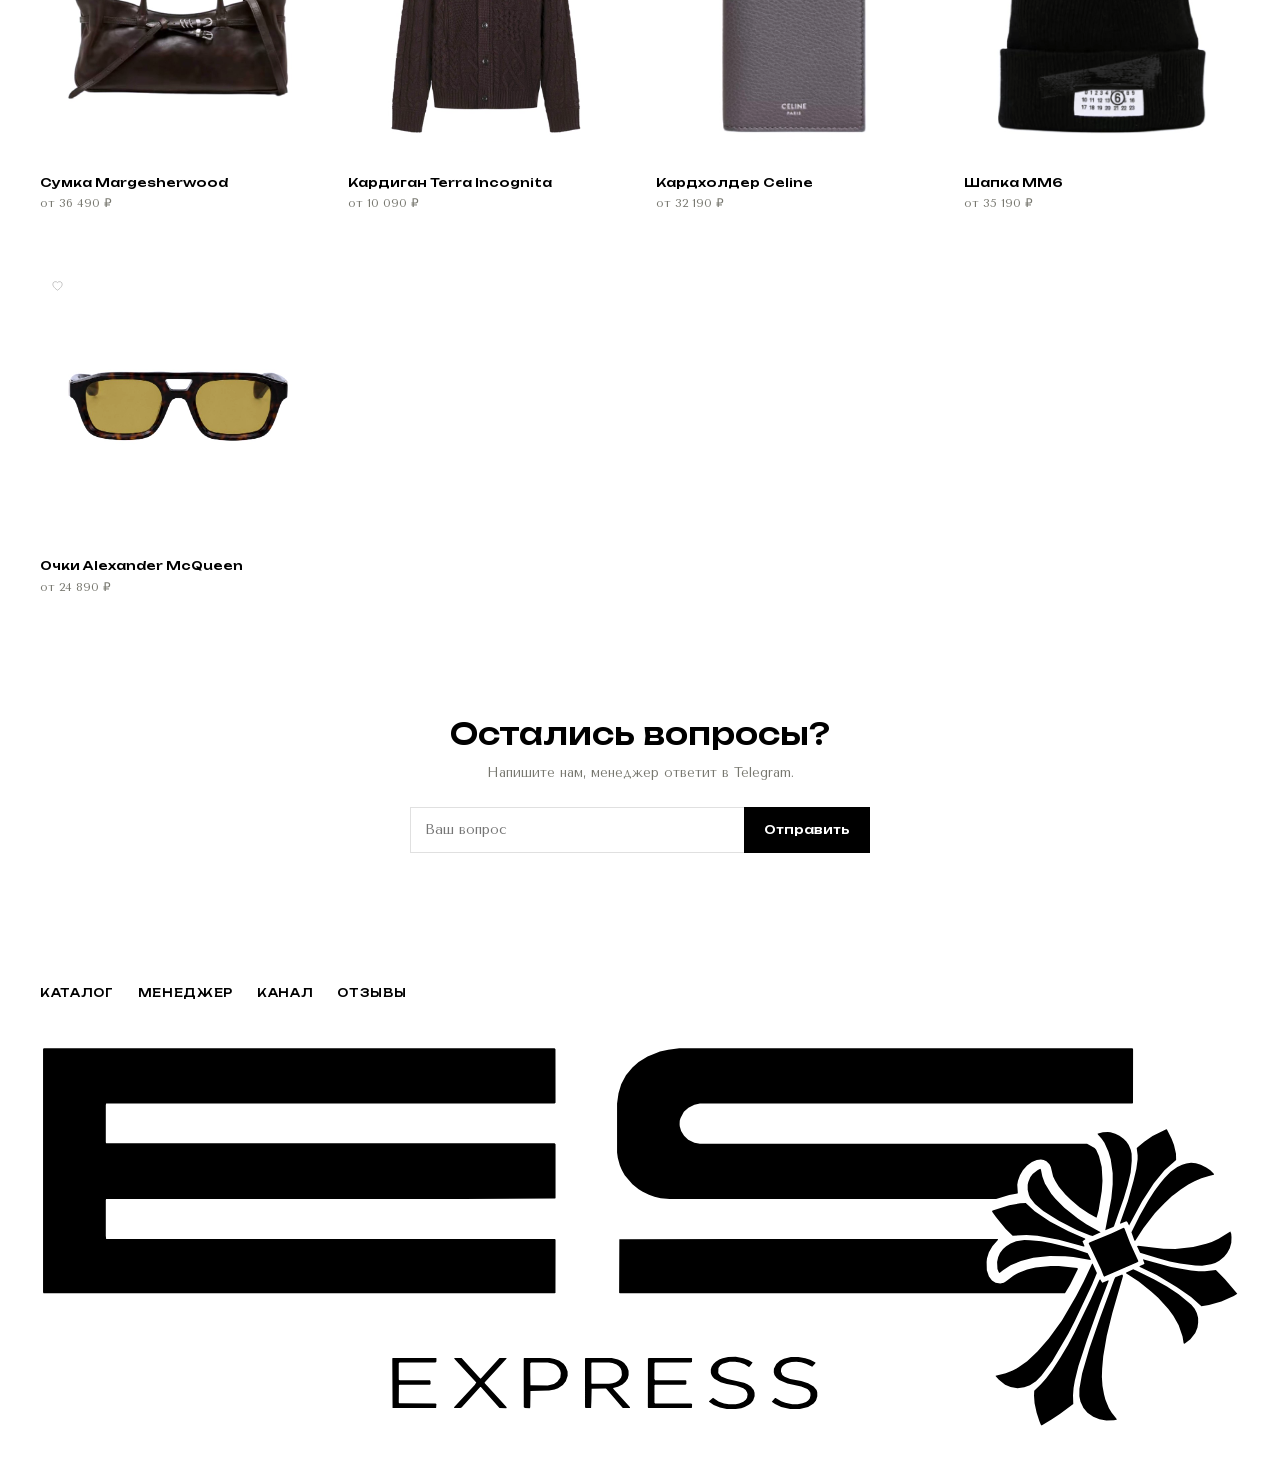
==== commit e3525009: "Обновление: каталог с подразделами одежды, поиском и подгрузкой Co-Authored-By: Claude Opus 5.5 <nor" ====
--- a/catalog.html
+++ b/catalog.html
@@ -8,16 +8,23 @@
   <meta name="description" content="ES Express — одежда, обувь и аксессуары под заказ. Доставка включена в стоимость.">
   <meta name="theme-color" content="#ffffff">
   <link rel="icon" href="favicon.svg" type="image/svg+xml">
-  <link rel="stylesheet" href="fonts.css?v=202611102020">
-  <link rel="stylesheet" href="style.css?v=202611102020">
+  <link rel="stylesheet" href="fonts.css?v=202611102033">
+  <link rel="stylesheet" href="style.css?v=202611102033">
 </head>
 <body data-page="catalog">
   <main class="page section">
     <h1 class="title">Каталог</h1>
+    <label class="search">
+      <svg viewBox="0 0 24 24" aria-hidden="true"><circle cx="11" cy="11" r="6.5"/><path d="m16 16 4 4"/></svg>
+      <input id="search" type="search" placeholder="Поиск: бомбер, Zara, кеды" autocomplete="off" enterkeyhint="search" aria-label="Поиск по каталогу">
+    </label>
     <nav class="filters" id="filters" aria-label="Разделы"></nav>
+    <nav class="filters subs" id="subs" aria-label="Подразделы" hidden></nav>
     <div class="grid" id="grid"></div>
+    <p class="empty-note" id="empty" hidden>Ничего не нашлось. <a href="https://t.me/EsExpress_Manager">Напишите менеджеру</a>, и мы привезём эту вещь под заказ.</p>
+    <div id="sentinel" aria-hidden="true"></div>
   </main>
 
-  <script src="app.js?v=202611102020"></script>
+  <script src="app.js?v=202611102033"></script>
 </body>
 </html>
--- a/style.css
+++ b/style.css
@@ -157,8 +157,22 @@
 .crop img { display: block; max-width: none; height: auto; filter: url(#whiten); }
 .card .crop { width: calc(86% * min(1, var(--r))); max-width: var(--w); }
 
-.filters { display: flex; flex-wrap: wrap; gap: 4px 24px; margin-bottom: 40px; font: var(--bold); font-size: 12px; color: var(--muted); }
-.filters a { display: flex; align-items: center; min-height: 40px; }
+/* разделы всегда в одну строку; если не влезают, строка листается вбок, а край обрезан — видно, что дальше есть ещё */
+.filters { display: flex; gap: 24px; margin: 0 calc(var(--pad) * -1) 40px; padding: 0 var(--pad); overflow-x: auto; scrollbar-width: none; font: var(--bold); font-size: 12px; color: var(--muted); }
+.filters::-webkit-scrollbar { display: none; }
+.filters a { flex: none; display: flex; align-items: center; min-height: 40px; white-space: nowrap; }
+/* подразделы — второй строкой, тоньше и мельче */
+.filters.subs { gap: 18px; margin-top: -32px; margin-bottom: 32px; font: 12px "Tenor Sans", sans-serif; }
+.filters[hidden] { display: none; }
+
+/* поиск; шрифт 16px, чтобы айфон не увеличивал страницу при нажатии на поле */
+.search { display: flex; align-items: center; gap: 8px; max-width: 420px; height: 44px; margin-bottom: 18px; padding: 0 16px; border-radius: 22px; background: #f3f3f1; transition: box-shadow 150ms; }
+.search:focus-within { box-shadow: 0 0 0 1px var(--fg); }
+.search svg { flex: none; width: 17px; height: 17px; fill: none; stroke: var(--muted); stroke-width: 1.8; stroke-linecap: round; }
+.search input { flex: 1; min-width: 0; height: 100%; border: 0; background: none; font: 16px "Tenor Sans", sans-serif; color: var(--fg); }
+.search input:focus { outline: none; }
+.search input::-webkit-search-cancel-button { opacity: .5; }
+#sentinel { height: 1px; }
 .filters a[aria-current="page"] { color: var(--fg); text-decoration: underline; text-underline-offset: 6px; text-decoration-thickness: 1px; }
 
 /* карточка товара: узкая колонка с названием, крупное фото, узкая колонка с размером */
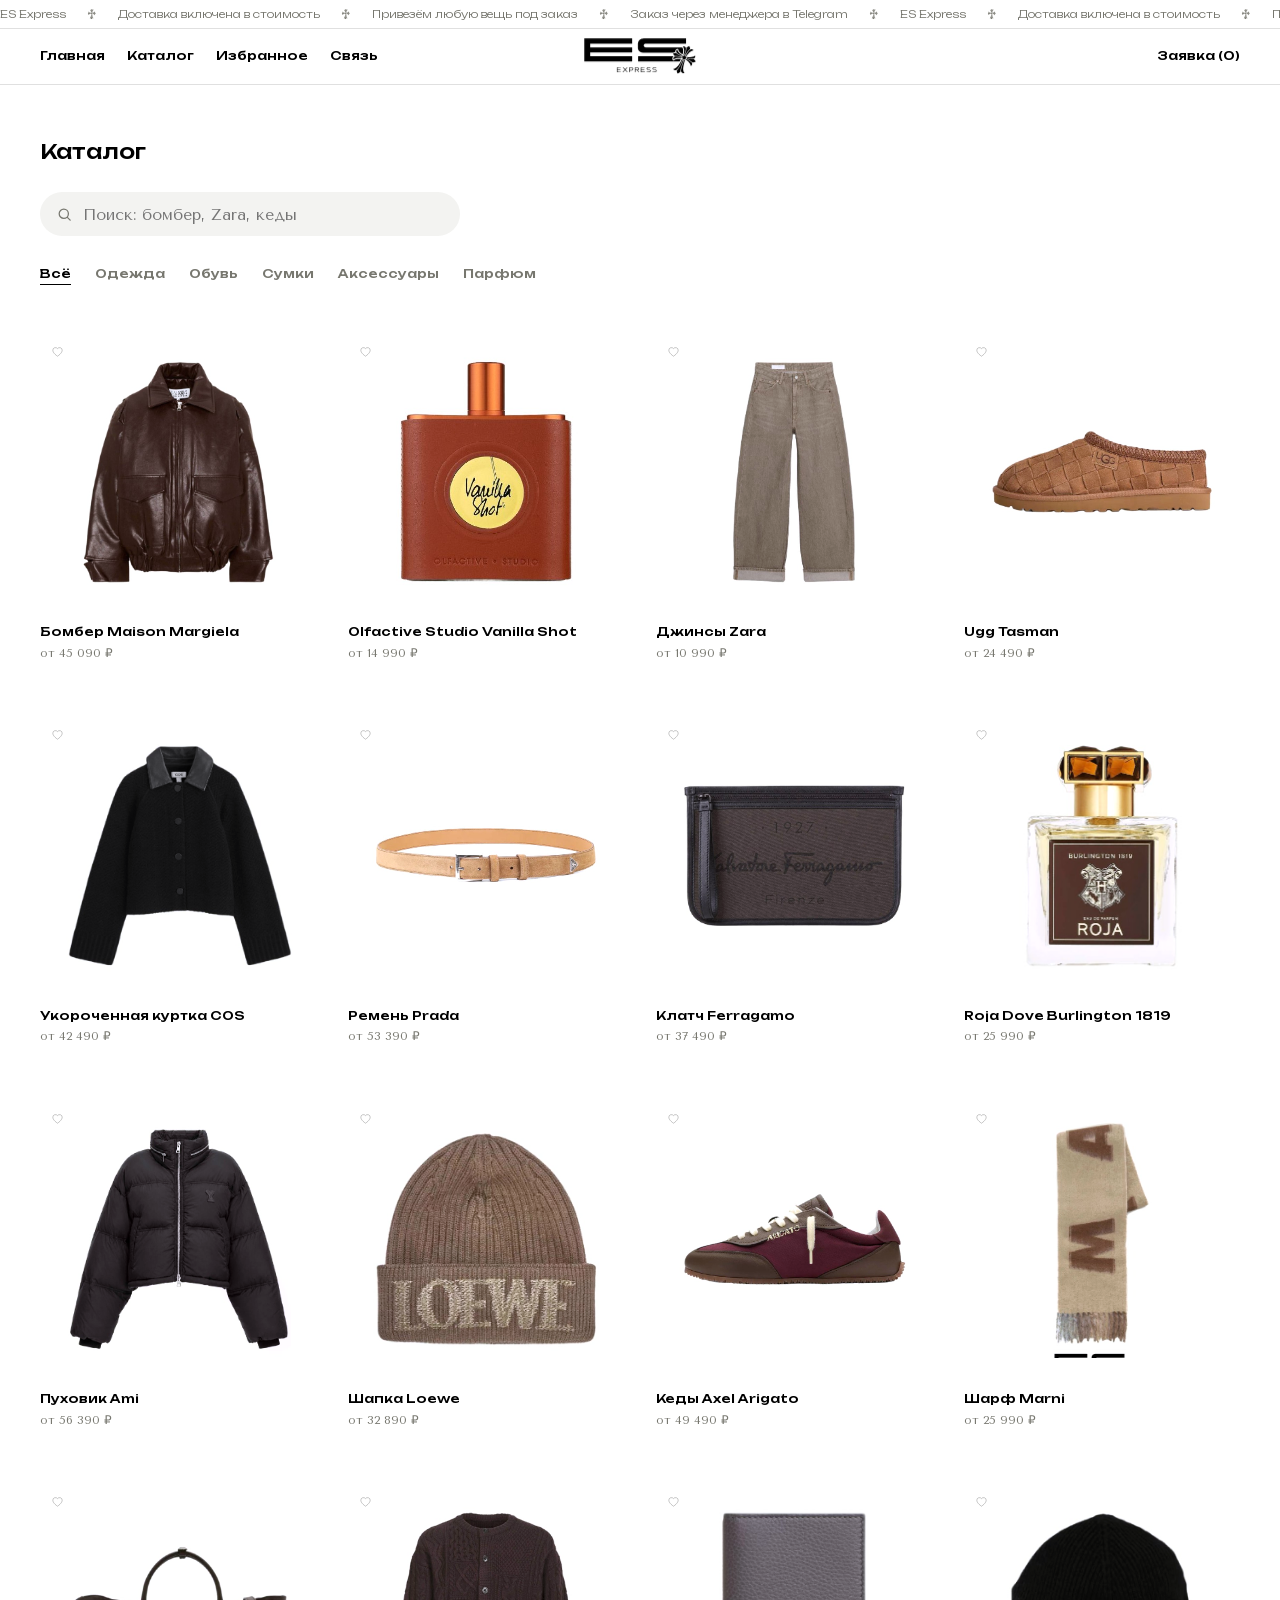
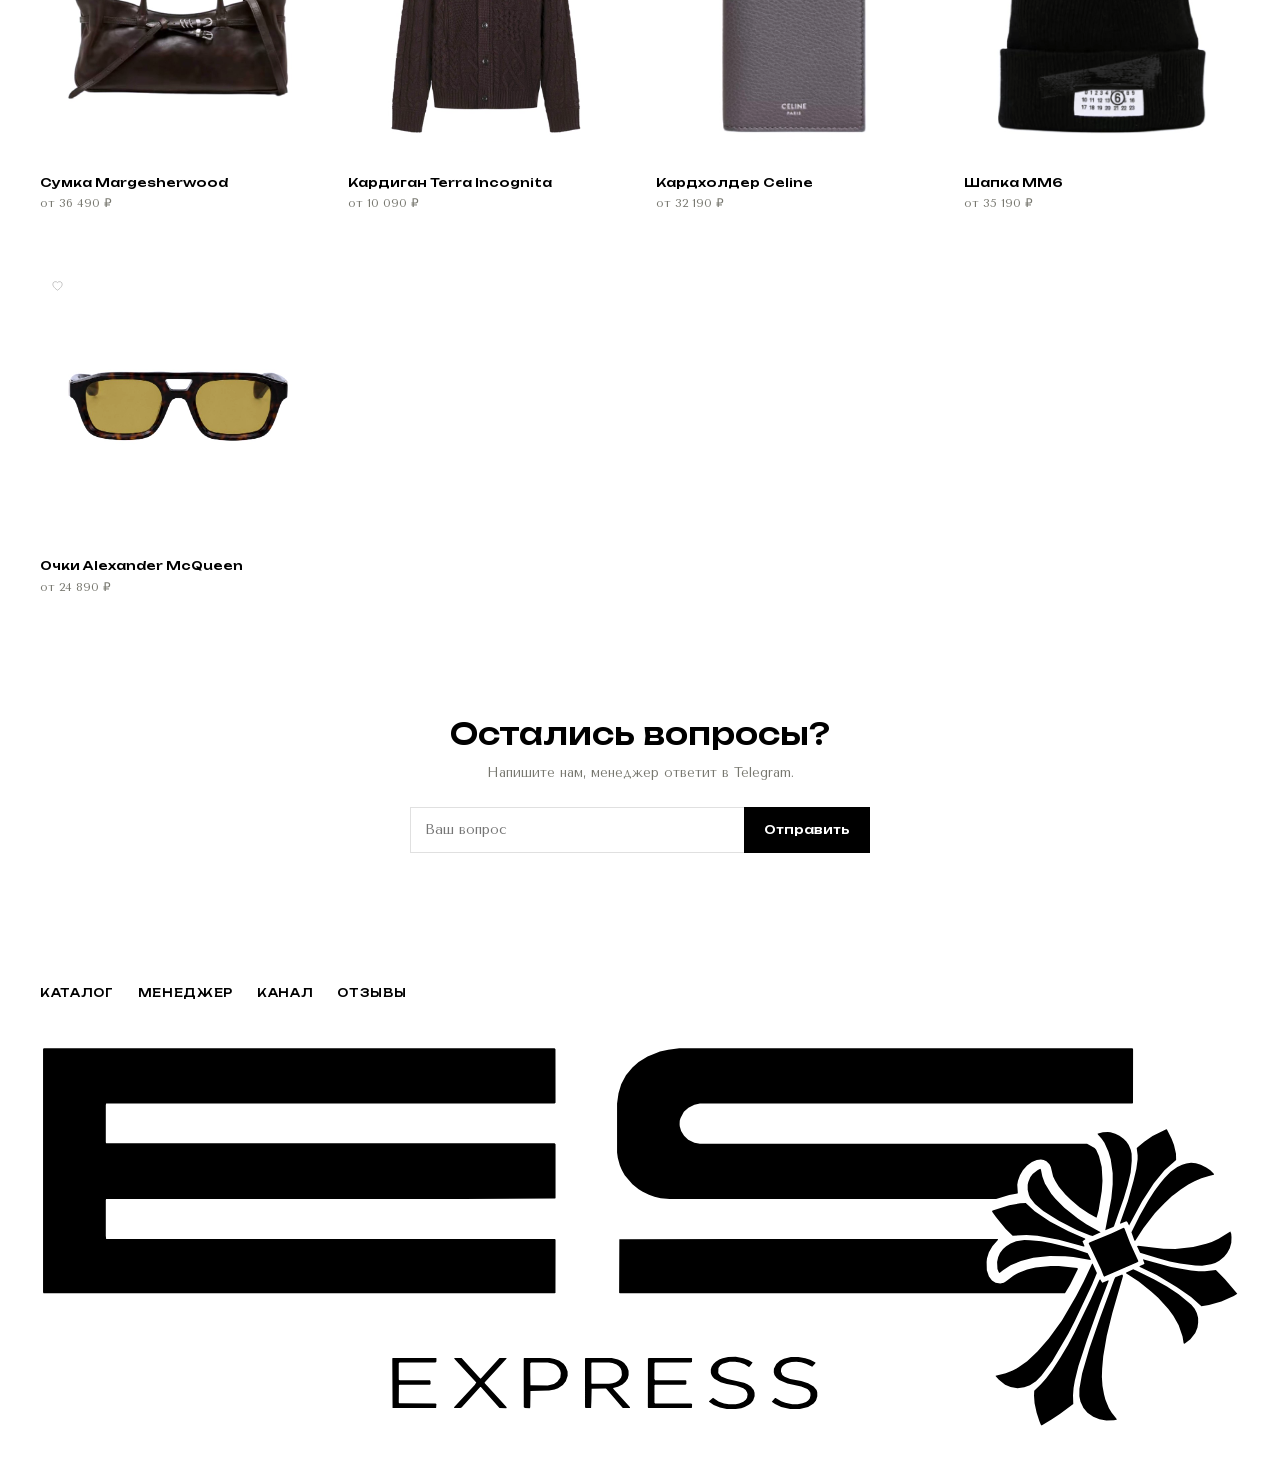
==== commit d3f6f734: "Обновление: картинки грузятся быстрее" ====
--- a/catalog.html
+++ b/catalog.html
@@ -8,8 +8,8 @@
   <meta name="description" content="ES Express — одежда, обувь и аксессуары под заказ. Доставка включена в стоимость.">
   <meta name="theme-color" content="#ffffff">
   <link rel="icon" href="favicon.svg" type="image/svg+xml">
-  <link rel="stylesheet" href="fonts.css?v=202611102033">
-  <link rel="stylesheet" href="style.css?v=202611102033">
+  <link rel="stylesheet" href="fonts.css?v=202611102145">
+  <link rel="stylesheet" href="style.css?v=202611102145">
 </head>
 <body data-page="catalog">
   <main class="page section">
@@ -25,6 +25,6 @@
     <div id="sentinel" aria-hidden="true"></div>
   </main>
 
-  <script src="app.js?v=202611102033"></script>
+  <script src="app.js?v=202611102145"></script>
 </body>
 </html>
--- a/style.css
+++ b/style.css
@@ -278,7 +278,9 @@
   .tile-price { font-size: 8.5px; }
   .tile-x { width: 16px; height: 16px; top: -5px; right: -5px; font-size: 11px; }
 }
-@media (prefers-reduced-motion: reduce) { .tile, .tile-body, .folder img { transition: none; } }
+.appear { animation: appear 450ms ease-out; }
+@keyframes appear { from { opacity: 0; } }
+@media (prefers-reduced-motion: reduce) { .tile, .tile-body, .folder img { transition: none; } .appear { animation: none; } }
 
 /* сердечко в карточке товара */
 .fav { display: flex; align-items: center; justify-content: center; gap: 6px; width: 100%; min-height: 36px; margin-top: 6px; font-size: 12px; color: var(--muted); }
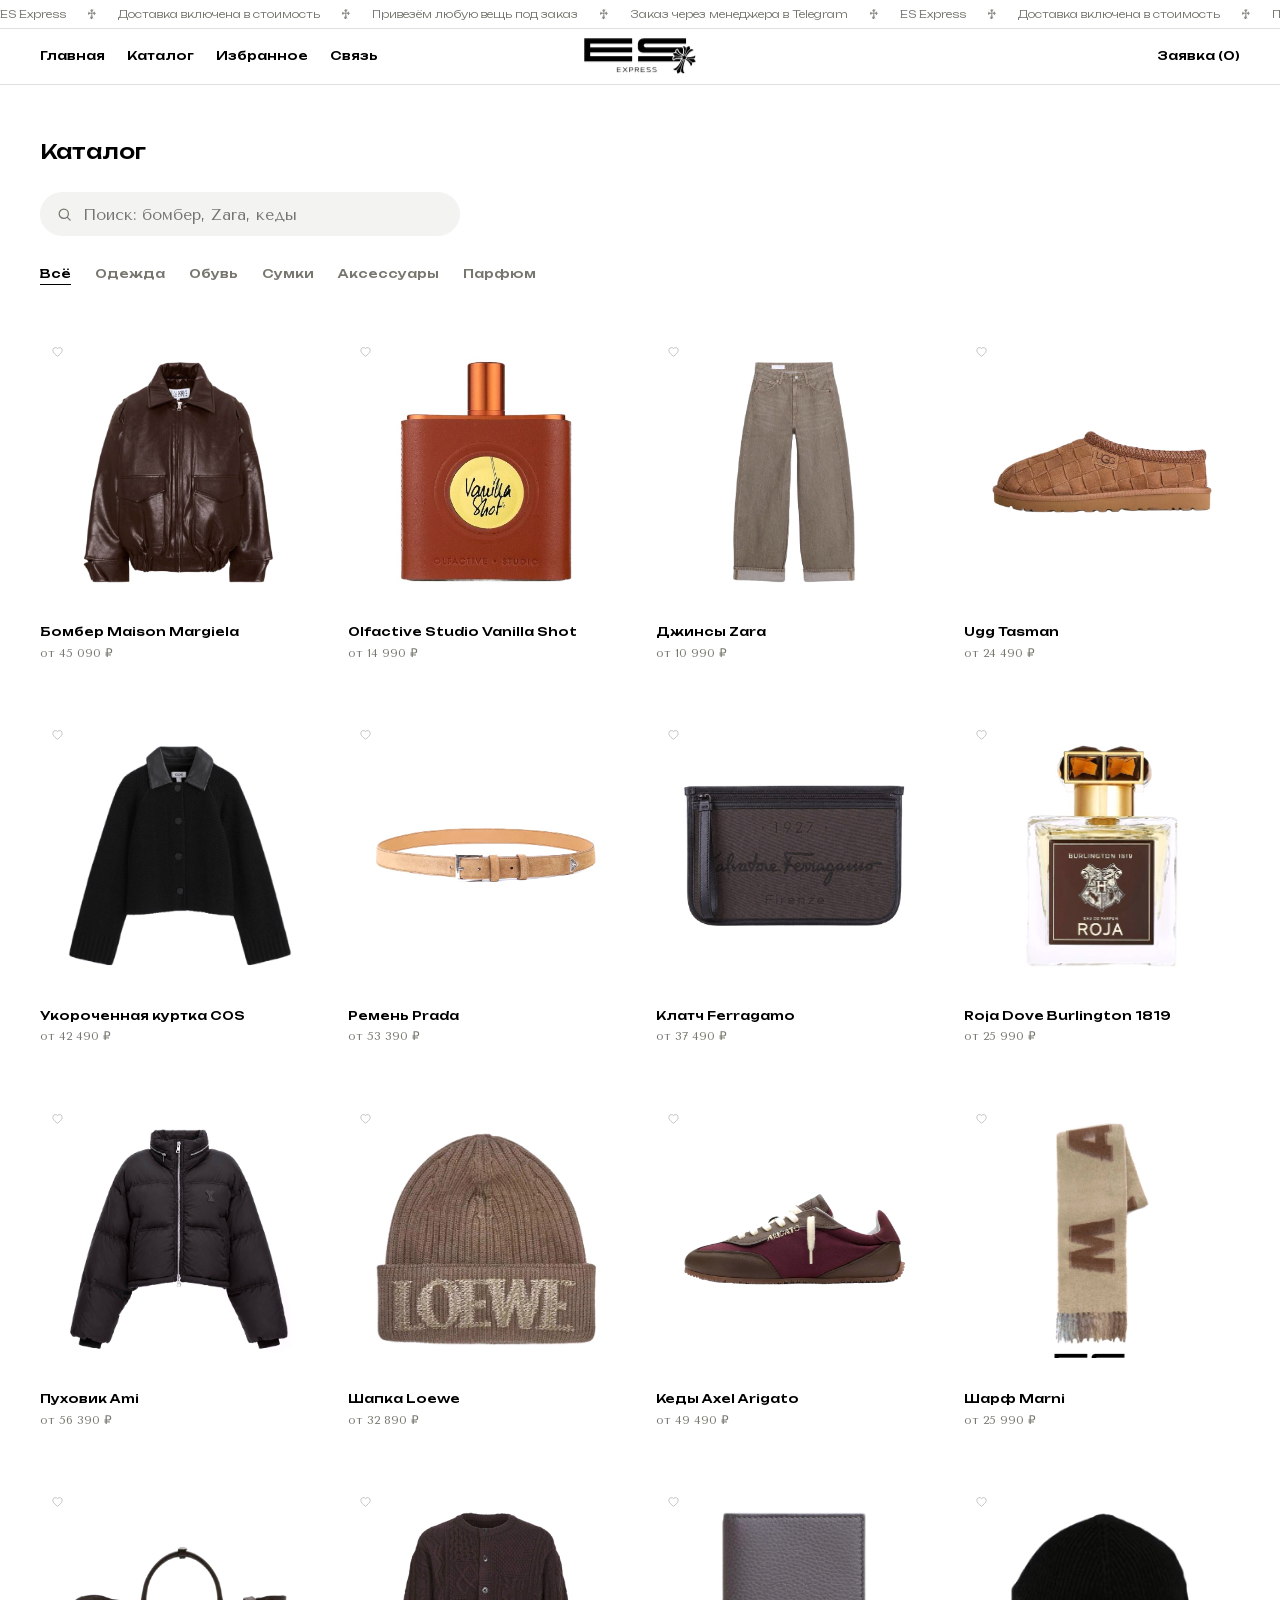
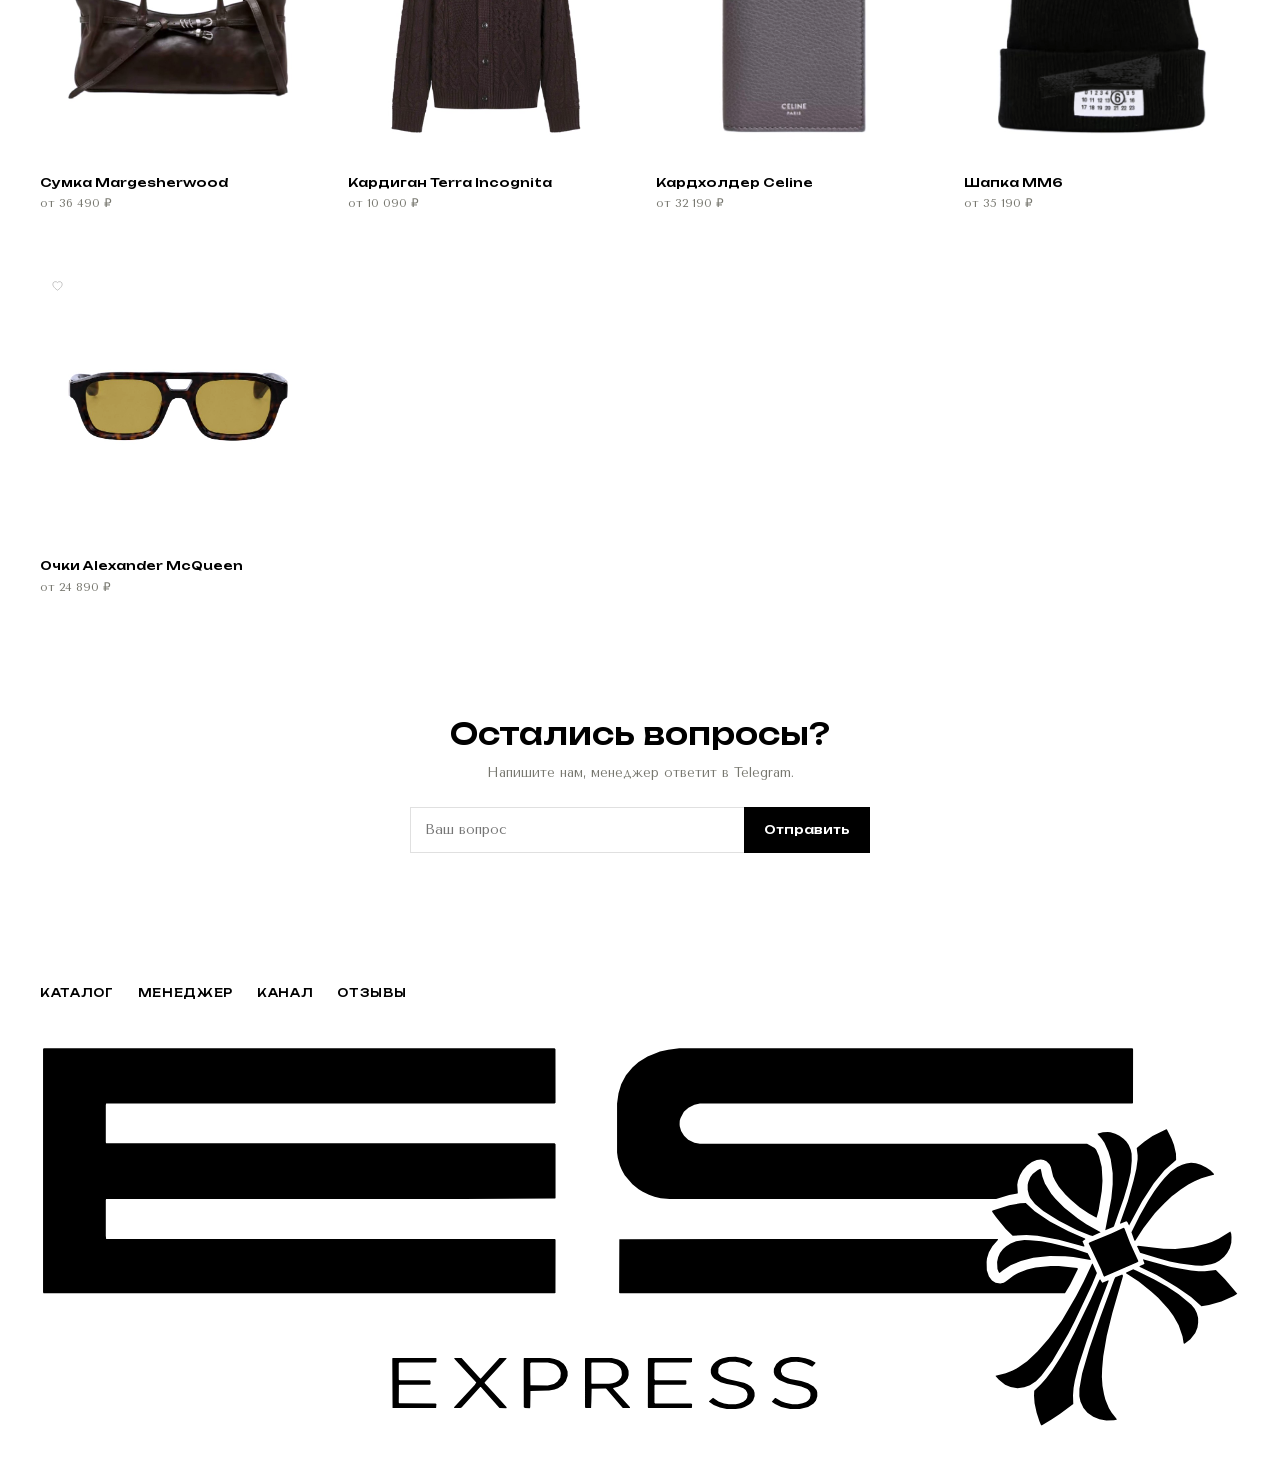
==== commit 4d5d9cc3: "Обновление: заявка через бота" ====
--- a/catalog.html
+++ b/catalog.html
@@ -8,8 +8,8 @@
   <meta name="description" content="ES Express — одежда, обувь и аксессуары под заказ. Доставка включена в стоимость.">
   <meta name="theme-color" content="#ffffff">
   <link rel="icon" href="favicon.svg" type="image/svg+xml">
-  <link rel="stylesheet" href="fonts.css?v=202611102145">
-  <link rel="stylesheet" href="style.css?v=202611102145">
+  <link rel="stylesheet" href="fonts.css?v=202611131200">
+  <link rel="stylesheet" href="style.css?v=202611131200">
 </head>
 <body data-page="catalog">
   <main class="page section">
@@ -25,6 +25,6 @@
     <div id="sentinel" aria-hidden="true"></div>
   </main>
 
-  <script src="app.js?v=202611102145"></script>
+  <script src="app.js?v=202611131200"></script>
 </body>
 </html>
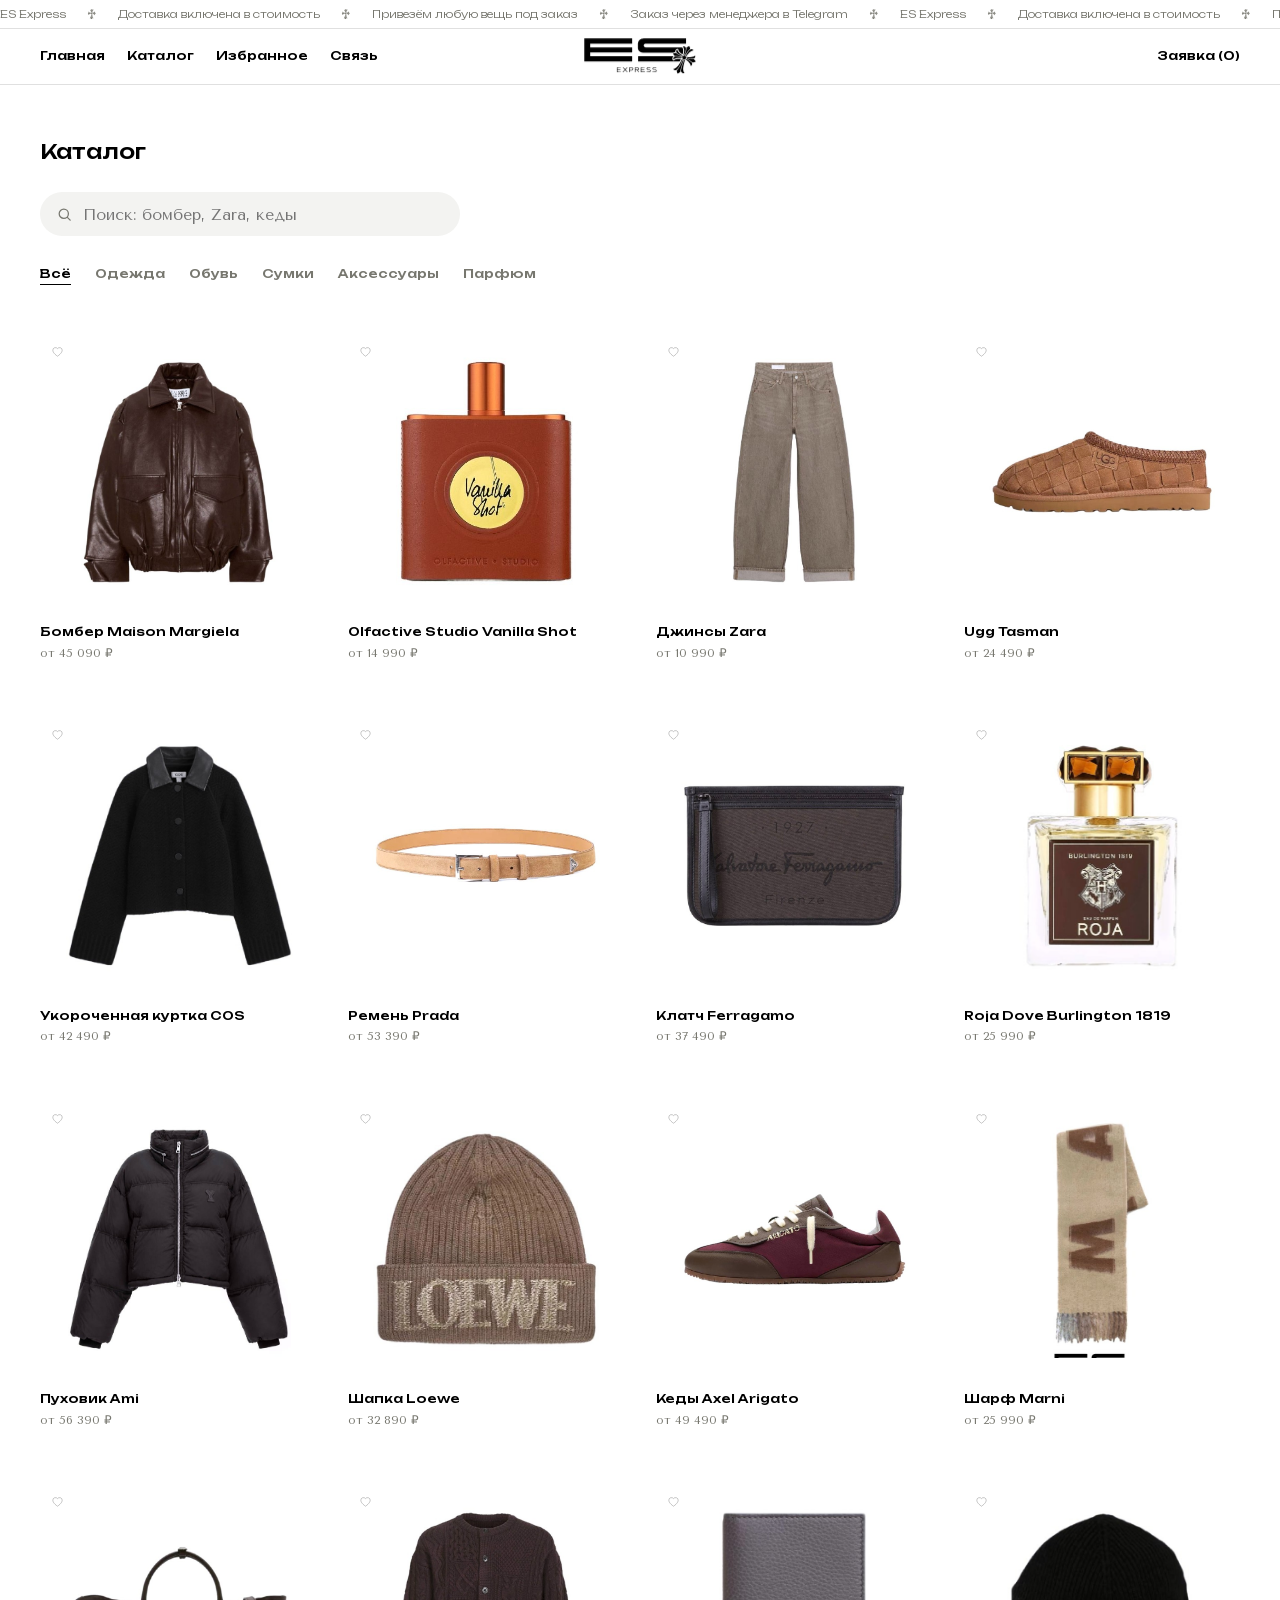
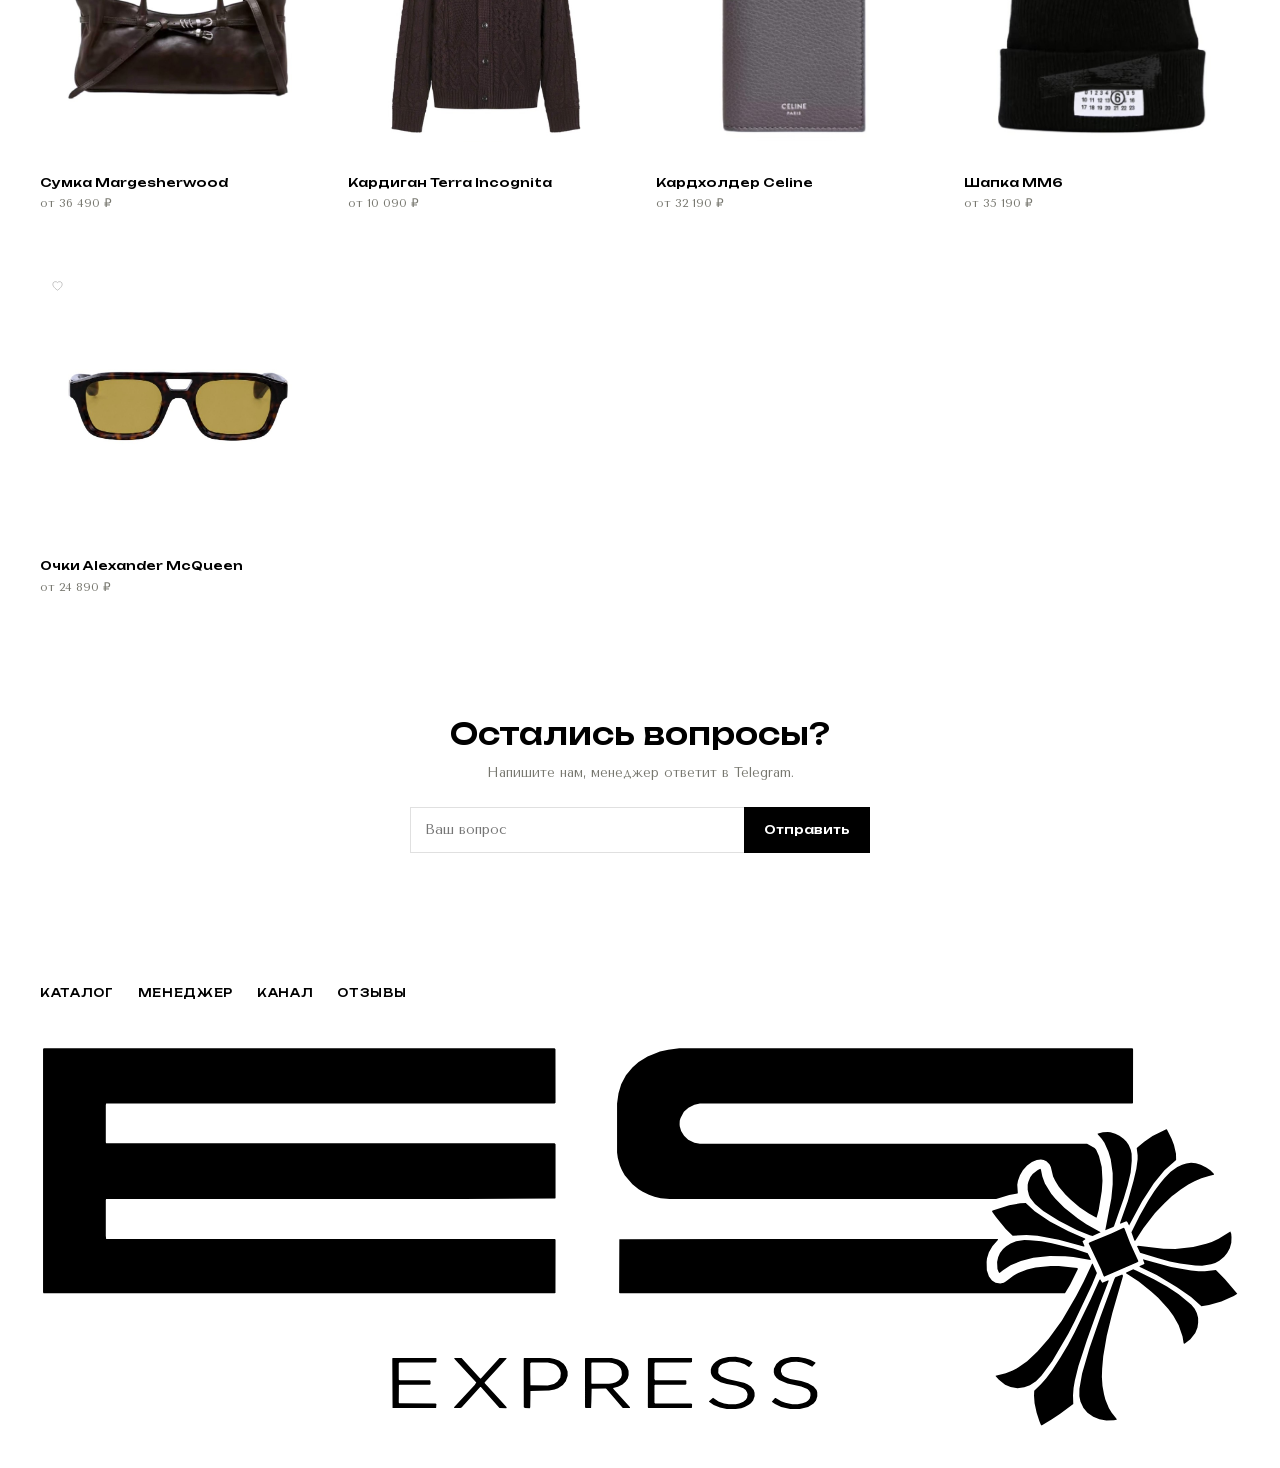
==== commit b9773468: "Обновление: фото без фильтра, не мельчают на айфоне" ====
--- a/catalog.html
+++ b/catalog.html
@@ -8,8 +8,8 @@
   <meta name="description" content="ES Express — одежда, обувь и аксессуары под заказ. Доставка включена в стоимость.">
   <meta name="theme-color" content="#ffffff">
   <link rel="icon" href="favicon.svg" type="image/svg+xml">
-  <link rel="stylesheet" href="fonts.css?v=202611131200">
-  <link rel="stylesheet" href="style.css?v=202611131200">
+  <link rel="stylesheet" href="fonts.css?v=202611132340">
+  <link rel="stylesheet" href="style.css?v=202611132340">
 </head>
 <body data-page="catalog">
   <main class="page section">
@@ -25,6 +25,6 @@
     <div id="sentinel" aria-hidden="true"></div>
   </main>
 
-  <script src="app.js?v=202611131200"></script>
+  <script src="app.js?v=202611132340"></script>
 </body>
 </html>
--- a/style.css
+++ b/style.css
@@ -154,7 +154,8 @@
 
 /* обрезка прячет логотип, запечённый в фото; фильтр делает их кремовый фон белым */
 .crop { display: block; overflow: hidden; }
-.crop img { display: block; max-width: none; height: auto; filter: url(#whiten); }
+/* белый фон уже в самих фото: SVG-фильтр на айфоне рисовался по размеру начала анимации, и картинки мельчали */
+.crop img { display: block; max-width: none; height: auto; }
 .card .crop { width: calc(86% * min(1, var(--r))); max-width: var(--w); }
 
 /* разделы всегда в одну строку; если не влезают, строка листается вбок, а край обрезан — видно, что дальше есть ещё */
